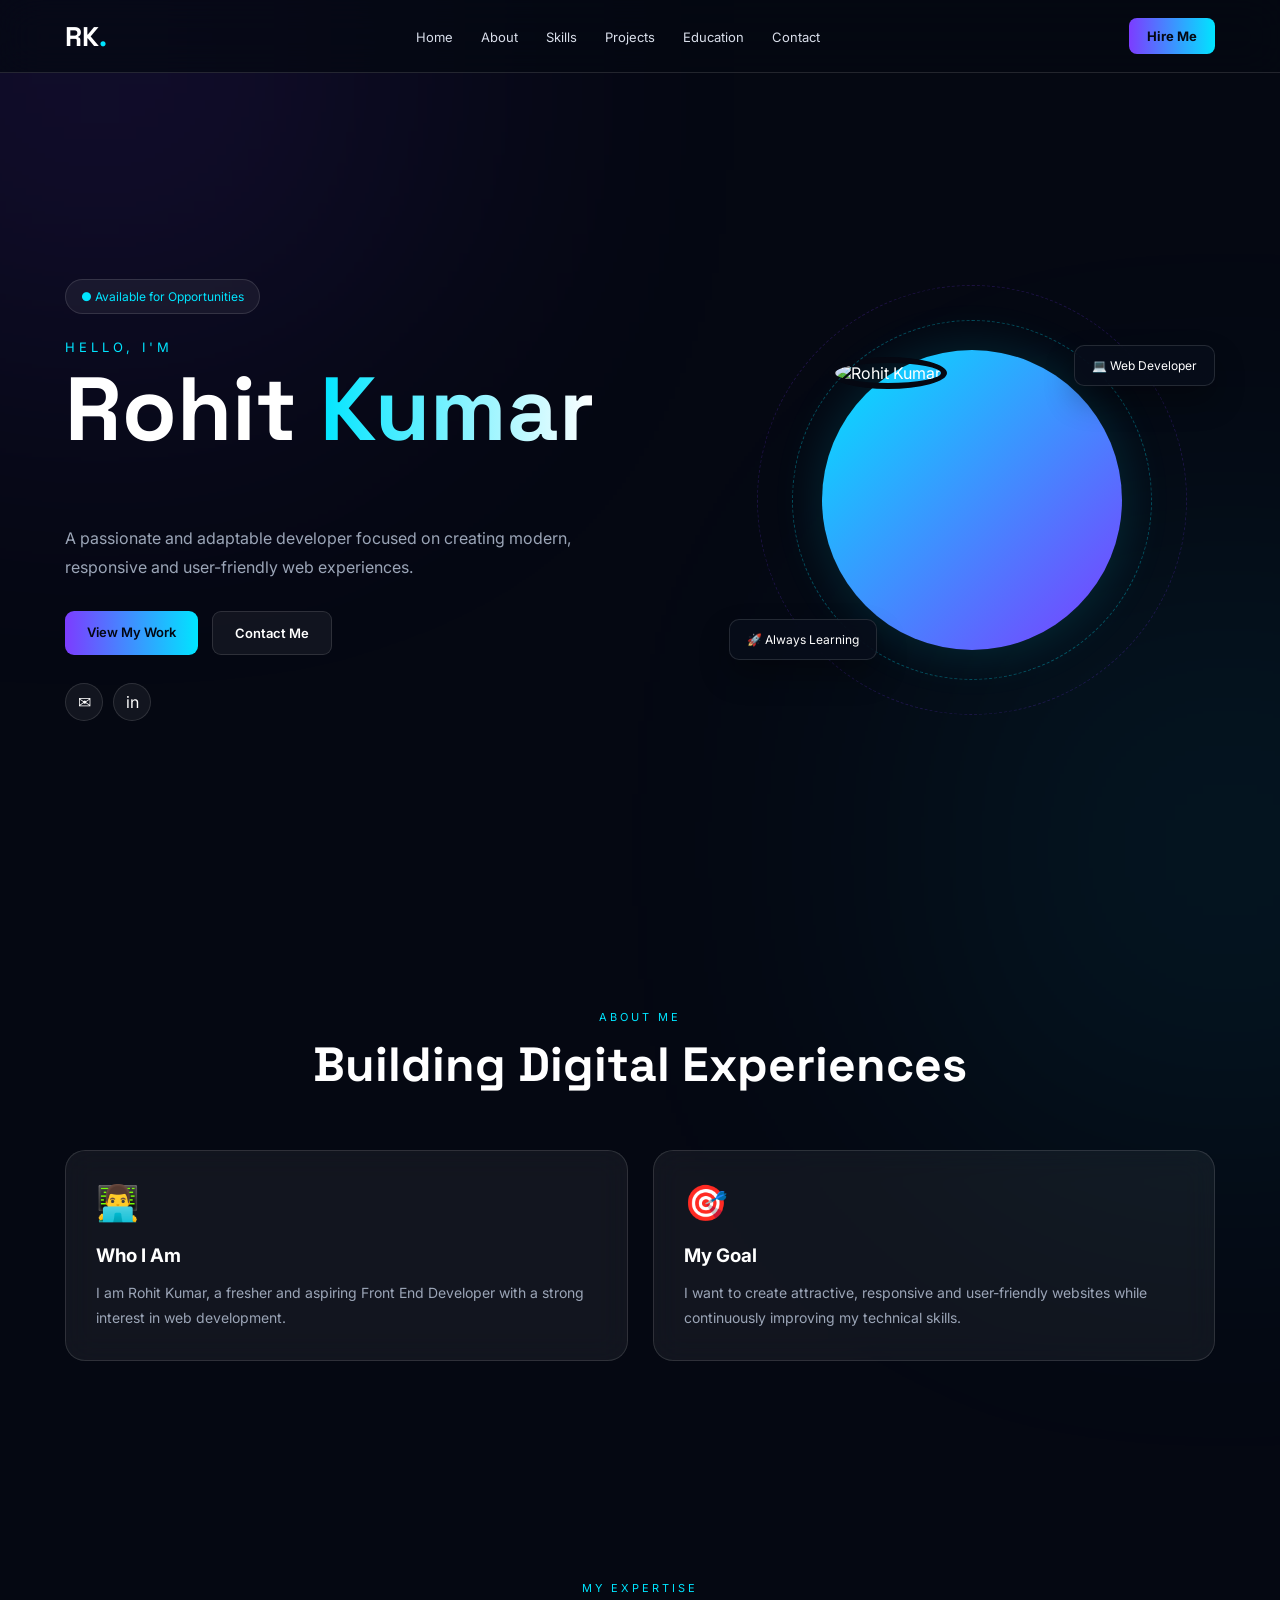
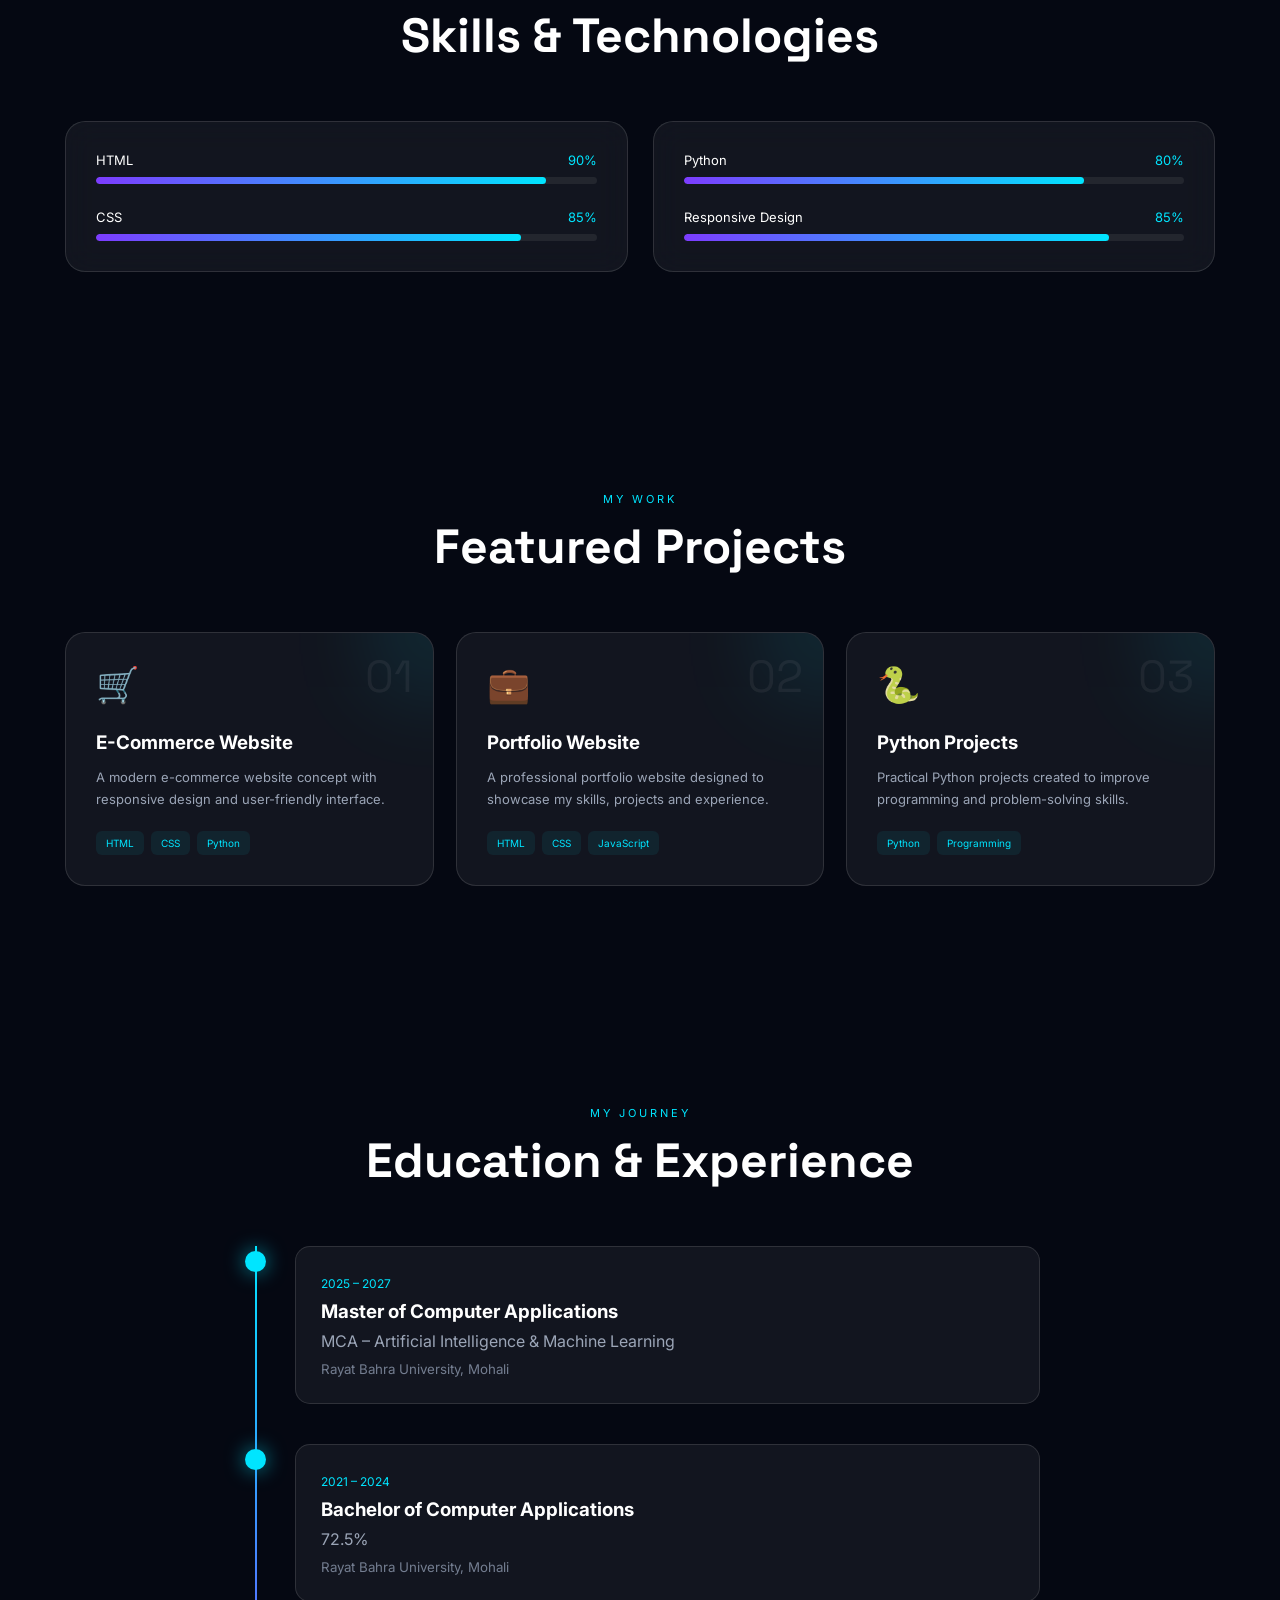
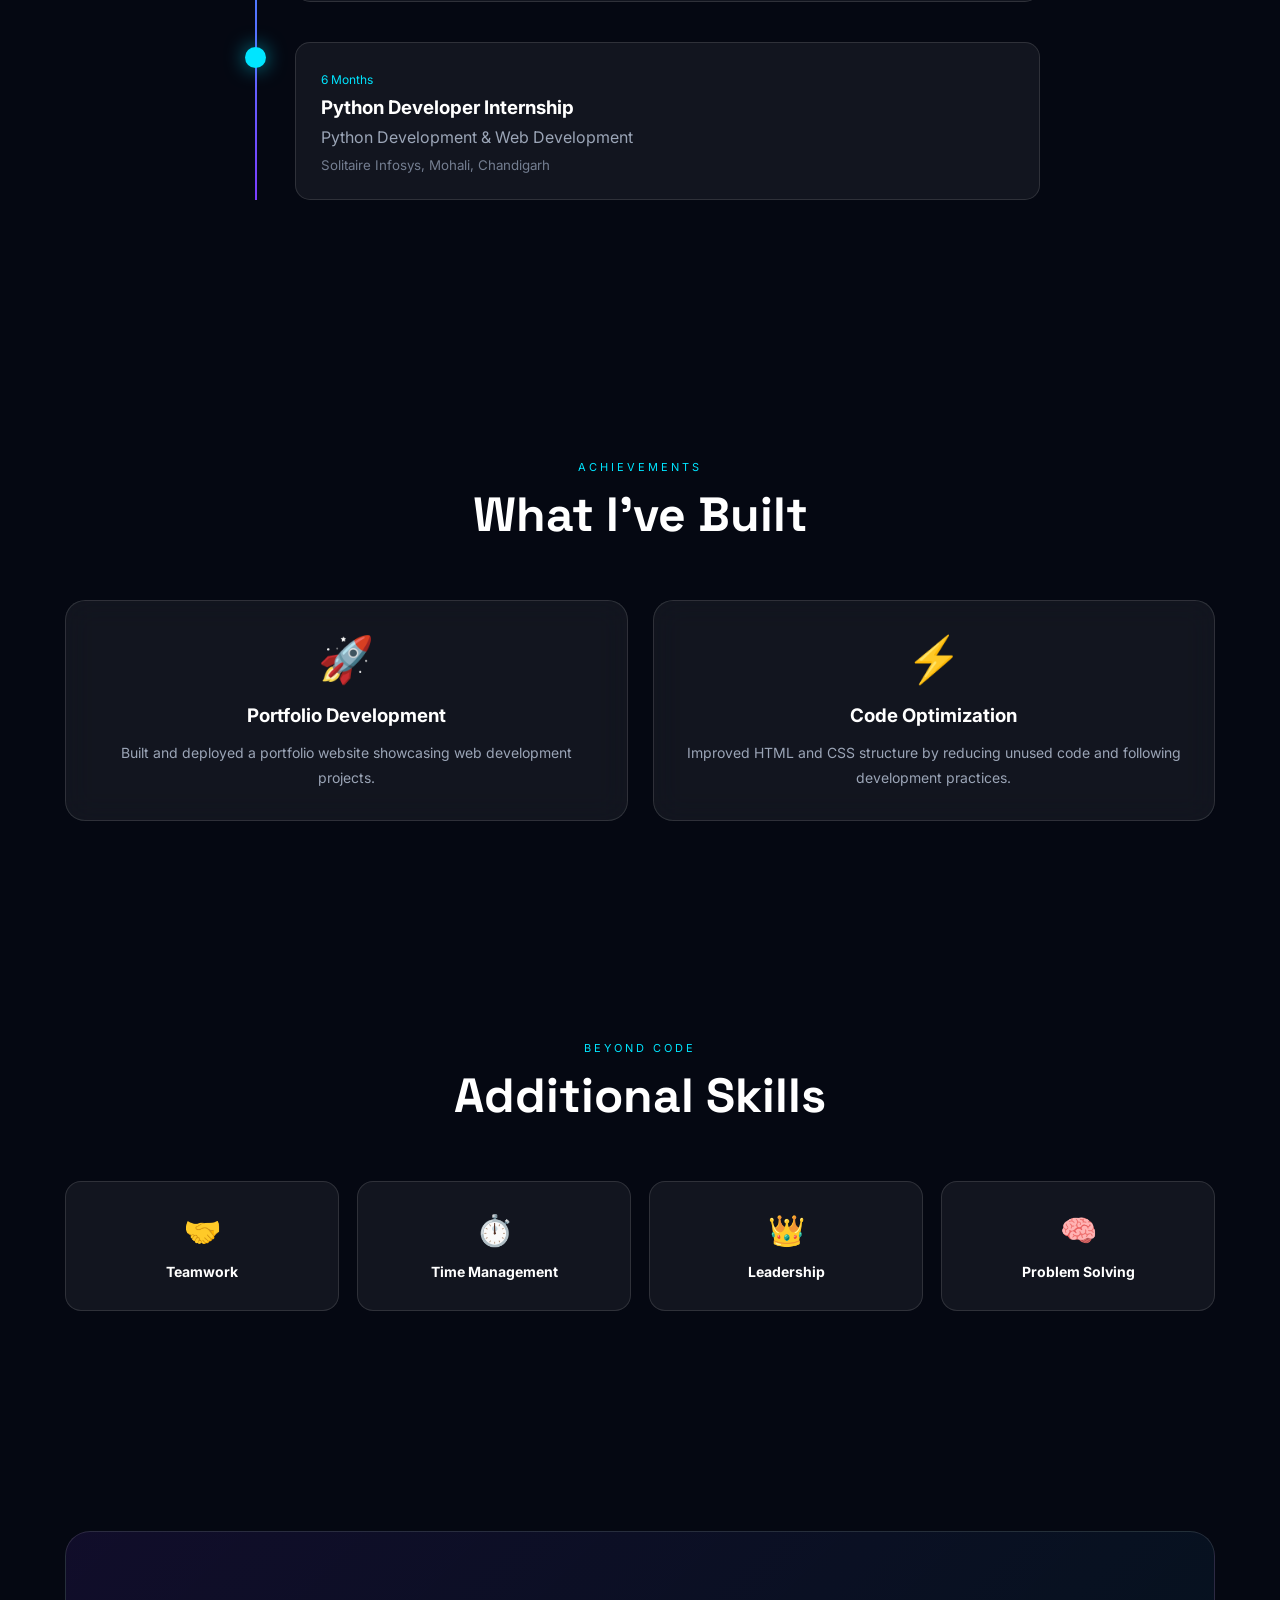
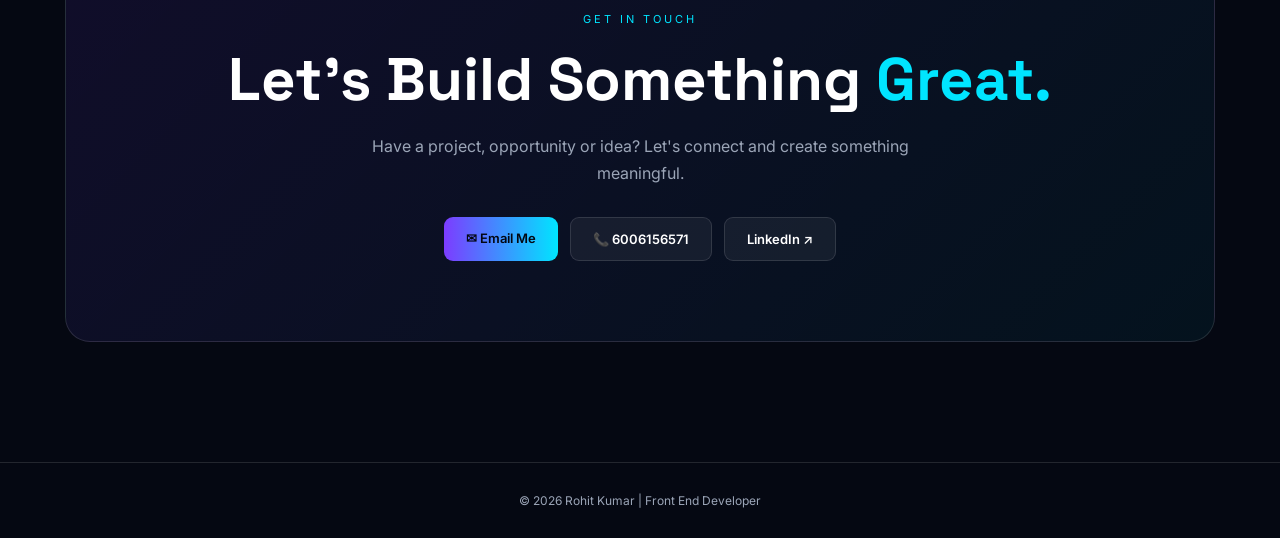
==== index.html @ 7c2d5744 "Add initial HTML structure for portfolio website This is a complete HTML structure for a personal po" ====
<!DOCTYPE html>
<html lang="en">
<head>
    <meta charset="UTF-8">
    <meta name="viewport" content="width=device-width, initial-scale=1.0">

    <title>Rohit Kumar | Front End Developer</title>

    <link rel="stylesheet" href="STYLE.CSS">
</head>

<body>

    <!-- NAVBAR -->
    <nav>
        <div class="container nav-container">

            <a href="#home" class="logo">RK<span>.</span></a>

            <ul class="nav-links">
                <li><a href="#home">Home</a></li>
                <li><a href="#about">About</a></li>
                <li><a href="#skills">Skills</a></li>
                <li><a href="#projects">Projects</a></li>
                <li><a href="#education">Education</a></li>
                <li><a href="#contact">Contact</a></li>
            </ul>

            <a href="#contact" class="nav-btn">Hire Me</a>

        </div>
    </nav>


    <!-- HERO SECTION -->
    <section class="hero" id="home">

        <div class="container hero-container">

            <div class="hero-content">

                <div class="availability">
                    ● Available for Opportunities
                </div>

                <p class="hello">HELLO, I'M</p>

                <h1>
                    Rohit <span>Kumar</span>
                </h1>

                <h2>
                    <span id="typing"></span>
                </h2>

                <p class="hero-description">
                    A passionate and adaptable developer focused on
                    creating modern, responsive and user-friendly
                    web experiences.
                </p>

                <div class="hero-buttons">

                    <a href="#projects" class="btn primary">
                        View My Work
                    </a>

                    <a href="#contact" class="btn secondary">
                        Contact Me
                    </a>

                </div>

                <div class="social-links">

                    <a href="mailto:rohitkumarr1201999@gmail.com">
                        ✉
                    </a>

                    <a href="https://www.linkedin.com/in/rohit-kumar-18b2a0252"
                       target="_blank">
                        in
                    </a>

                </div>

            </div>


            <!-- IMAGE SECTION -->
            <div class="hero-image">

                <div class="image-circle">

                    <!-- CHANGE profile.jpg TO YOUR IMAGE -->
                    <img src="image/rohi.png" alt="Rohit Kumar">

                </div>

                <div class="circle circle-one"></div>
                <div class="circle circle-two"></div>

                <div class="floating-card card-one">
                    💻 Web Developer
                </div>

                <div class="floating-card card-two">
                    🚀 Always Learning
                </div>

            </div>

        </div>

    </section>


    <!-- ABOUT SECTION -->
    <section class="section" id="about">

        <div class="container">

            <div class="section-heading">
                <p>ABOUT ME</p>
                <h2>Building Digital Experiences</h2>
            </div>

            <div class="about-grid">

                <div class="glass-card">

                    <div class="card-icon">👨‍💻</div>

                    <h3>Who I Am</h3>

                    <p>
                        I am Rohit Kumar, a fresher and aspiring
                        Front End Developer with a strong interest
                        in web development.
                    </p>

                </div>


                <div class="glass-card">

                    <div class="card-icon">🎯</div>

                    <h3>My Goal</h3>

                    <p>
                        I want to create attractive, responsive
                        and user-friendly websites while continuously
                        improving my technical skills.
                    </p>

                </div>

            </div>

        </div>

    </section>


    <!-- SKILLS SECTION -->
    <section class="section" id="skills">

        <div class="container">

            <div class="section-heading">
                <p>MY EXPERTISE</p>
                <h2>Skills & Technologies</h2>
            </div>


            <div class="skills-container">

                <div class="skills-card glass-card">

                    <div class="skill">

                        <div class="skill-top">
                            <span>HTML</span>
                            <span>90%</span>
                        </div>

                        <div class="skill-bar">
                            <div class="skill-progress html"></div>
                        </div>

                    </div>


                    <div class="skill">

                        <div class="skill-top">
                            <span>CSS</span>
                            <span>85%</span>
                        </div>

                        <div class="skill-bar">
                            <div class="skill-progress css"></div>
                        </div>

                    </div>

                </div>


                <div class="skills-card glass-card">

                    <div class="skill">

                        <div class="skill-top">
                            <span>Python</span>
                            <span>80%</span>
                        </div>

                        <div class="skill-bar">
                            <div class="skill-progress python"></div>
                        </div>

                    </div>


                    <div class="skill">

                        <div class="skill-top">
                            <span>Responsive Design</span>
                            <span>85%</span>
                        </div>

                        <div class="skill-bar">
                            <div class="skill-progress responsive"></div>
                        </div>

                    </div>

                </div>

            </div>

        </div>

    </section>


    <!-- PROJECTS SECTION -->
    <section class="section" id="projects">

        <div class="container">

            <div class="section-heading">
                <p>MY WORK</p>
                <h2>Featured Projects</h2>
            </div>


            <div class="project-grid">

                <div class="project-card">

                    <div class="project-number">01</div>

                    <div class="project-icon">
                        🛒
                    </div>

                    <h3>E-Commerce Website</h3>

                    <p>
                        A modern e-commerce website concept with
                        responsive design and user-friendly interface.
                    </p>

                    <div class="tech-list">
                        <span>HTML</span>
                        <span>CSS</span>
                        <span>Python</span>
                    </div>

                </div>


                <div class="project-card">

                    <div class="project-number">02</div>

                    <div class="project-icon">
                        💼
                    </div>

                    <h3>Portfolio Website</h3>

                    <p>
                        A professional portfolio website designed
                        to showcase my skills, projects and experience.
                    </p>

                    <div class="tech-list">
                        <span>HTML</span>
                        <span>CSS</span>
                        <span>JavaScript</span>
                    </div>

                </div>


                <div class="project-card">

                    <div class="project-number">03</div>

                    <div class="project-icon">
                        🐍
                    </div>

                    <h3>Python Projects</h3>

                    <p>
                        Practical Python projects created to improve
                        programming and problem-solving skills.
                    </p>

                    <div class="tech-list">
                        <span>Python</span>
                        <span>Programming</span>
                    </div>

                </div>

            </div>

        </div>

    </section>


    <!-- EDUCATION -->
    <section class="section" id="education">

        <div class="container">

            <div class="section-heading">
                <p>MY JOURNEY</p>
                <h2>Education & Experience</h2>
            </div>


            <div class="timeline">

                <div class="timeline-item">

                    <div class="timeline-dot"></div>

                    <div class="timeline-content">

                        <span>2025 – 2027</span>

                        <h3>
                            Master of Computer Applications
                        </h3>

                        <p>
                            MCA – Artificial Intelligence & Machine Learning
                        </p>

                        <small>
                            Rayat Bahra University, Mohali
                        </small>

                    </div>

                </div>


                <div class="timeline-item">

                    <div class="timeline-dot"></div>

                    <div class="timeline-content">

                        <span>2021 – 2024</span>

                        <h3>
                            Bachelor of Computer Applications
                        </h3>

                        <p>
                            72.5%
                        </p>

                        <small>
                            Rayat Bahra University, Mohali
                        </small>

                    </div>

                </div>


                <div class="timeline-item">

                    <div class="timeline-dot"></div>

                    <div class="timeline-content">

                        <span>6 Months</span>

                        <h3>
                            Python Developer Internship
                        </h3>

                        <p>
                            Python Development & Web Development
                        </p>

                        <small>
                            Solitaire Infosys, Mohali, Chandigarh
                        </small>

                    </div>

                </div>

            </div>

        </div>

    </section>


    <!-- ACHIEVEMENTS -->
    <section class="section">

        <div class="container">

            <div class="section-heading">
                <p>ACHIEVEMENTS</p>
                <h2>What I've Built</h2>
            </div>


            <div class="achievement-grid">

                <div class="glass-card achievement">

                    <div class="big-icon">🚀</div>

                    <h3>Portfolio Development</h3>

                    <p>
                        Built and deployed a portfolio website
                        showcasing web development projects.
                    </p>

                </div>


                <div class="glass-card achievement">

                    <div class="big-icon">⚡</div>

                    <h3>Code Optimization</h3>

                    <p>
                        Improved HTML and CSS structure by reducing
                        unused code and following development practices.
                    </p>

                </div>

            </div>

        </div>

    </section>


    <!-- ADDITIONAL SKILLS -->
    <section class="section">

        <div class="container">

            <div class="section-heading">
                <p>BEYOND CODE</p>
                <h2>Additional Skills</h2>
            </div>


            <div class="additional-grid">

                <div class="mini-card">
                    <span>🤝</span>
                    <h3>Teamwork</h3>
                </div>

                <div class="mini-card">
                    <span>⏱️</span>
                    <h3>Time Management</h3>
                </div>

                <div class="mini-card">
                    <span>👑</span>
                    <h3>Leadership</h3>
                </div>

                <div class="mini-card">
                    <span>🧠</span>
                    <h3>Problem Solving</h3>
                </div>

            </div>

        </div>

    </section>


    <!-- CONTACT -->
    <section class="section contact-section" id="contact">

        <div class="container">

            <div class="contact-box">

                <p>GET IN TOUCH</p>

                <h2>
                    Let's Build Something
                    <span>Great.</span>
                </h2>

                <p class="contact-text">
                    Have a project, opportunity or idea?
                    Let's connect and create something meaningful.
                </p>


                <div class="contact-buttons">

                    <a
                        href="mailto:rohitkumarr1201999@gmail.com"
                        class="btn primary">
                        ✉ Email Me
                    </a>

                    <a
                        href="tel:6006156571"
                        class="btn secondary">
                        📞 6006156571
                    </a>

                    <a
                        href="https://www.linkedin.com/in/rohit-kumar-18b2a0252"
                        target="_blank"
                        class="btn secondary">
                        LinkedIn ↗
                    </a>

                </div>

            </div>

        </div>

    </section>


    <!-- FOOTER -->
    <footer>

        <p>
            © 2026 Rohit Kumar | Front End Developer
        </p>

    </footer>


    <script src="script.js"></script>

</body>
</html>
---- STYLE.CSS ----
@import url('https://fonts.googleapis.com/css2?family=Inter:wght@400;500;600;700;800&family=Space+Grotesk:wght@500;600;700&display=swap');


/* =========================
   ROOT
========================= */

:root {
    --bg: #050812;
    --bg2: #080d1b;

    --card: rgba(255,255,255,0.055);
    --border: rgba(255,255,255,0.12);

    --text: #ffffff;
    --muted: #9ba5b7;

    --cyan: #00e5ff;
    --purple: #7c3cff;

    --transition: .35s ease;
}


/* =========================
   RESET
========================= */

* {
    margin: 0;
    padding: 0;
    box-sizing: border-box;
}

html {
    scroll-behavior: smooth;
}

body {
    font-family: 'Inter', sans-serif;
    background: var(--bg);
    color: var(--text);
    overflow-x: hidden;
}

a {
    text-decoration: none;
    color: inherit;
}

ul {
    list-style: none;
}


/* =========================
   BACKGROUND
========================= */

body::before {
    content: "";
    position: fixed;

    width: 500px;
    height: 500px;

    top: -200px;
    left: -150px;

    background: var(--purple);

    filter: blur(180px);

    opacity: .18;

    z-index: -2;
}

body::after {
    content: "";

    position: fixed;

    width: 500px;
    height: 500px;

    right: -200px;
    bottom: -200px;

    background: var(--cyan);

    filter: blur(180px);

    opacity: .10;

    z-index: -2;
}


/* =========================
   CONTAINER
========================= */

.container {
    width: min(1150px, 90%);
    margin: auto;
}


/* =========================
   NAVBAR
========================= */

nav {
    position: fixed;

    width: 100%;

    top: 0;

    padding: 18px 0;

    background: rgba(5,8,18,.75);

    backdrop-filter: blur(20px);

    border-bottom: 1px solid var(--border);

    z-index: 1000;
}

.nav-container {
    display: flex;

    align-items: center;

    justify-content: space-between;
}

.logo {
    font-family: 'Space Grotesk';

    font-size: 27px;

    font-weight: 700;
}

.logo span {
    color: var(--cyan);
}

.nav-links {
    display: flex;

    gap: 28px;
}

.nav-links a {
    color: #d9deea;

    font-size: 13px;

    transition: var(--transition);
}

.nav-links a:hover {
    color: var(--cyan);
}

.nav-btn {
    padding: 10px 18px;

    border-radius: 8px;

    background: linear-gradient(
        90deg,
        var(--purple),
        var(--cyan)
    );

    color: #050812;

    font-size: 13px;

    font-weight: 700;
}


/* =========================
   HERO
========================= */

.hero {
    min-height: 100vh;

    display: flex;

    align-items: center;

    padding-top: 100px;
}

.hero-container {
    display: grid;

    grid-template-columns: 1.1fr .9fr;

    gap: 70px;

    align-items: center;
}

.availability {
    display: inline-block;

    padding: 9px 15px;

    border: 1px solid var(--border);

    border-radius: 50px;

    background: var(--card);

    color: var(--cyan);

    font-size: 12px;

    margin-bottom: 25px;
}

.hello {
    color: var(--cyan);

    letter-spacing: 4px;

    font-size: 13px;

    margin-bottom: 12px;
}

.hero h1 {
    font-family: 'Space Grotesk';

    font-size: clamp(55px,7vw,90px);

    line-height: .95;

    margin-bottom: 22px;
}

.hero h1 span {
    background: linear-gradient(
        90deg,
        var(--cyan),
        white,
        var(--purple)
    );

    -webkit-background-clip: text;

    color: transparent;

    background-size: 200%;

    animation: gradientMove 5s infinite linear;
}

.hero h2 {
    color: var(--muted);

    font-size: 22px;

    min-height: 30px;

    margin-bottom: 20px;
}

.hero-description {
    max-width: 580px;

    color: var(--muted);

    line-height: 1.8;
}

.hero-buttons {
    display: flex;

    gap: 14px;

    margin-top: 30px;

    flex-wrap: wrap;
}


/* =========================
   BUTTONS
========================= */

.btn {
    display: inline-block;

    padding: 13px 22px;

    border-radius: 9px;

    font-weight: 600;

    font-size: 13px;

    transition: var(--transition);
}

.btn.primary {
    background: linear-gradient(
        90deg,
        var(--purple),
        var(--cyan)
    );

    color: #030712;
}

.btn.secondary {
    border: 1px solid var(--border);

    background: var(--card);

    color: white;
}

.btn:hover {
    transform: translateY(-5px);

    box-shadow: 0 15px 35px rgba(0,229,255,.12);
}


/* =========================
   SOCIAL
========================= */

.social-links {
    display: flex;

    gap: 10px;

    margin-top: 28px;
}

.social-links a {
    width: 38px;
    height: 38px;

    display: grid;

    place-items: center;

    border: 1px solid var(--border);

    border-radius: 50%;

    background: var(--card);

    transition: var(--transition);
}

.social-links a:hover {
    transform: translateY(-4px);

    color: var(--cyan);

    border-color: var(--cyan);
}


/* =========================
   PROFILE IMAGE
========================= */

.hero-image {
    height: 450px;

    position: relative;

    display: grid;

    place-items: center;
}

.image-circle {
    width: 300px;
    height: 300px;

    border-radius: 50%;

    padding: 7px;

    background: linear-gradient(
        135deg,
        var(--cyan),
        var(--purple)
    );

    animation: imageFloat 5s ease-in-out infinite;

    box-shadow:
        0 0 50px rgba(0,229,255,.15);
}

.image-circle img {
    width: 100%;
    height: 100%;

    border-radius: 50%;

    object-fit: cover;

    border: 6px solid var(--bg);
}

.circle {
    position: absolute;

    border-radius: 50%;

    border: 1px dashed rgba(0,229,255,.3);
}

.circle-one {
    width: 360px;
    height: 360px;

    animation: spin 15s linear infinite;
}

.circle-two {
    width: 430px;
    height: 430px;

    border-color: rgba(124,60,255,.2);

    animation: spinReverse 20s linear infinite;
}

.floating-card {
    position: absolute;

    padding: 12px 17px;

    border-radius: 10px;

    background: rgba(8,13,27,.85);

    border: 1px solid var(--border);

    backdrop-filter: blur(15px);

    font-size: 12px;

    box-shadow: 0 15px 30px rgba(0,0,0,.3);
}

.card-one {
    top: 70px;
    right: 0;

    animation: floating 4s infinite ease-in-out;
}

.card-two {
    bottom: 65px;
    left: 0;

    animation: floating 5s infinite ease-in-out reverse;
}


/* =========================
   SECTIONS
========================= */

.section {
    padding: 110px 0;
}

.section-heading {
    text-align: center;

    margin-bottom: 55px;
}

.section-heading p {
    color: var(--cyan);

    letter-spacing: 3px;

    font-size: 11px;

    margin-bottom: 10px;
}

.section-heading h2 {
    font-family: 'Space Grotesk';

    font-size: clamp(32px,5vw,48px);
}


/* =========================
   GLASS CARDS
========================= */

.glass-card {
    background: var(--card);

    border: 1px solid var(--border);

    border-radius: 20px;

    padding: 30px;

    backdrop-filter: blur(15px);

    transition: var(--transition);
}

.glass-card:hover {
    transform: translateY(-8px);

    border-color: rgba(0,229,255,.3);
}


/* =========================
   ABOUT
========================= */

.about-grid {
    display: grid;

    grid-template-columns: repeat(2,1fr);

    gap: 25px;
}

.card-icon {
    font-size: 35px;

    margin-bottom: 20px;
}

.glass-card h3 {
    margin-bottom: 13px;
}

.glass-card p {
    color: var(--muted);

    line-height: 1.8;

    font-size: 14px;
}


/* =========================
   SKILLS
========================= */

.skills-container {
    display: grid;

    grid-template-columns: repeat(2,1fr);

    gap: 25px;
}

.skill {
    margin-bottom: 25px;
}

.skill:last-child {
    margin-bottom: 0;
}

.skill-top {
    display: flex;

    justify-content: space-between;

    margin-bottom: 9px;

    font-size: 13px;
}

.skill-top span:last-child {
    color: var(--cyan);
}

.skill-bar {
    height: 7px;

    background: rgba(255,255,255,.07);

    border-radius: 20px;

    overflow: hidden;
}

.skill-progress {
    height: 100%;

    border-radius: 20px;

    background: linear-gradient(
        90deg,
        var(--purple),
        var(--cyan)
    );
}

.skill-progress.html {
    width: 90%;
}

.skill-progress.css {
    width: 85%;
}

.skill-progress.python {
    width: 80%;
}

.skill-progress.responsive {
    width: 85%;
}


/* =========================
   PROJECTS
========================= */

.project-grid {
    display: grid;

    grid-template-columns: repeat(3,1fr);

    gap: 22px;
}

.project-card {
    position: relative;

    overflow: hidden;

    padding: 30px;

    border-radius: 20px;

    border: 1px solid var(--border);

    background: var(--card);

    transition: var(--transition);
}

.project-card::before {
    content: "";

    position: absolute;

    width: 100px;
    height: 100px;

    right: -50px;
    top: -50px;

    background: var(--cyan);

    filter: blur(50px);

    opacity: .15;
}

.project-card:hover {
    transform: translateY(-10px);

    border-color: var(--cyan);
}

.project-number {
    position: absolute;

    top: 15px;
    right: 20px;

    font-family: 'Space Grotesk';

    font-size: 45px;

    color: rgba(255,255,255,.06);
}

.project-icon {
    font-size: 35px;

    margin-bottom: 25px;
}

.project-card h3 {
    margin-bottom: 12px;
}

.project-card p {
    color: var(--muted);

    font-size: 13px;

    line-height: 1.7;
}

.tech-list {
    display: flex;

    flex-wrap: wrap;

    gap: 7px;

    margin-top: 20px;
}

.tech-list span {
    padding: 6px 10px;

    border-radius: 6px;

    background: rgba(0,229,255,.07);

    color: var(--cyan);

    font-size: 10px;
}


/* =========================
   TIMELINE
========================= */

.timeline {
    max-width: 800px;

    margin: auto;

    position: relative;
}

.timeline::before {
    content: "";

    position: absolute;

    left: 15px;

    top: 0;

    bottom: 0;

    width: 2px;

    background: linear-gradient(
        var(--cyan),
        var(--purple)
    );
}

.timeline-item {
    position: relative;

    padding-left: 55px;

    margin-bottom: 40px;
}

.timeline-dot {
    position: absolute;

    left: 5px;

    top: 5px;

    width: 21px;
    height: 21px;

    border-radius: 50%;

    background: var(--cyan);

    box-shadow: 0 0 20px rgba(0,229,255,.6);
}

.timeline-content {
    padding: 25px;

    background: var(--card);

    border: 1px solid var(--border);

    border-radius: 15px;
}

.timeline-content > span {
    color: var(--cyan);

    font-size: 12px;
}

.timeline-content h3 {
    margin: 8px 0;
}

.timeline-content p {
    color: var(--muted);

    margin-bottom: 7px;
}

.timeline-content small {
    color: #747e91;
}


/* =========================
   ACHIEVEMENTS
========================= */

.achievement-grid {
    display: grid;

    grid-template-columns: repeat(2,1fr);

    gap: 25px;
}

.achievement {
    text-align: center;
}

.big-icon {
    font-size: 45px;

    margin-bottom: 18px;
}


/* =========================
   ADDITIONAL SKILLS
========================= */

.additional-grid {
    display: grid;

    grid-template-columns: repeat(4,1fr);

    gap: 18px;
}

.mini-card {
    padding: 30px 20px;

    text-align: center;

    border-radius: 16px;

    border: 1px solid var(--border);

    background: var(--card);

    transition: var(--transition);
}

.mini-card span {
    font-size: 30px;

    display: block;

    margin-bottom: 15px;
}

.mini-card h3 {
    font-size: 14px;
}

.mini-card:hover {
    transform: translateY(-7px);

    border-color: var(--cyan);
}


/* =========================
   CONTACT
========================= */

.contact-section {
    padding-bottom: 120px;
}

.contact-box {
    text-align: center;

    padding: 80px 30px;

    border-radius: 25px;

    background:
        linear-gradient(
            135deg,
            rgba(124,60,255,.10),
            rgba(0,229,255,.05)
        );

    border: 1px solid var(--border);
}

.contact-box > p:first-child {
    color: var(--cyan);

    letter-spacing: 3px;

    font-size: 11px;
}

.contact-box h2 {
    font-family: 'Space Grotesk';

    font-size: clamp(35px,5vw,60px);

    margin: 15px 0;
}

.contact-box h2 span {
    color: var(--cyan);
}

.contact-text {
    color: var(--muted);

    max-width: 550px;

    margin: auto;

    line-height: 1.7;
}

.contact-buttons {
    display: flex;

    justify-content: center;

    gap: 12px;

    flex-wrap: wrap;

    margin-top: 30px;
}


/* =========================
   FOOTER
========================= */

footer {
    padding: 30px;

    text-align: center;

    border-top: 1px solid var(--border);

    color: var(--muted);

    font-size: 12px;
}


/* =========================
   ANIMATIONS
========================= */

@keyframes gradientMove {

    0% {
        background-position: 0%;
    }

    100% {
        background-position: 200%;
    }

}

@keyframes floating {

    0%,100% {
        transform: translateY(0);
    }

    50% {
        transform: translateY(-12px);
    }

}

@keyframes imageFloat {

    0%,100% {
        transform: translateY(0);
    }

    50% {
        transform: translateY(-12px);
    }

}

@keyframes spin {

    to {
        transform: rotate(360deg);
    }

}

@keyframes spinReverse {

    to {
        transform: rotate(-360deg);
    }

}


/* =========================
   RESPONSIVE
========================= */

@media(max-width: 900px) {

    .nav-links {
        display: none;
    }

    .hero-container {
        grid-template-columns: 1fr;

        text-align: center;
    }

    .hero-description {
        margin: auto;
    }

    .hero-buttons,
    .social-links {
        justify-content: center;
    }

    .hero-image {
        margin-top: 40px;
    }

    .about-grid,
    .skills-container,
    .achievement-grid {
        grid-template-columns: 1fr;
    }

    .project-grid {
        grid-template-columns: 1fr;
    }

    .additional-grid {
        grid-template-columns: repeat(2,1fr);
    }

}


@media(max-width: 500px) {

    .hero h1 {
        font-size: 50px;
    }

    .image-circle {
        width: 230px;
        height: 230px;
    }

    .circle-one {
        width: 280px;
        height: 280px;
    }

    .circle-two {
        width: 330px;
        height: 330px;
    }

    .floating-card {
        font-size: 10px;
    }

    .additional-grid {
        grid-template-columns: 1fr;
    }

}
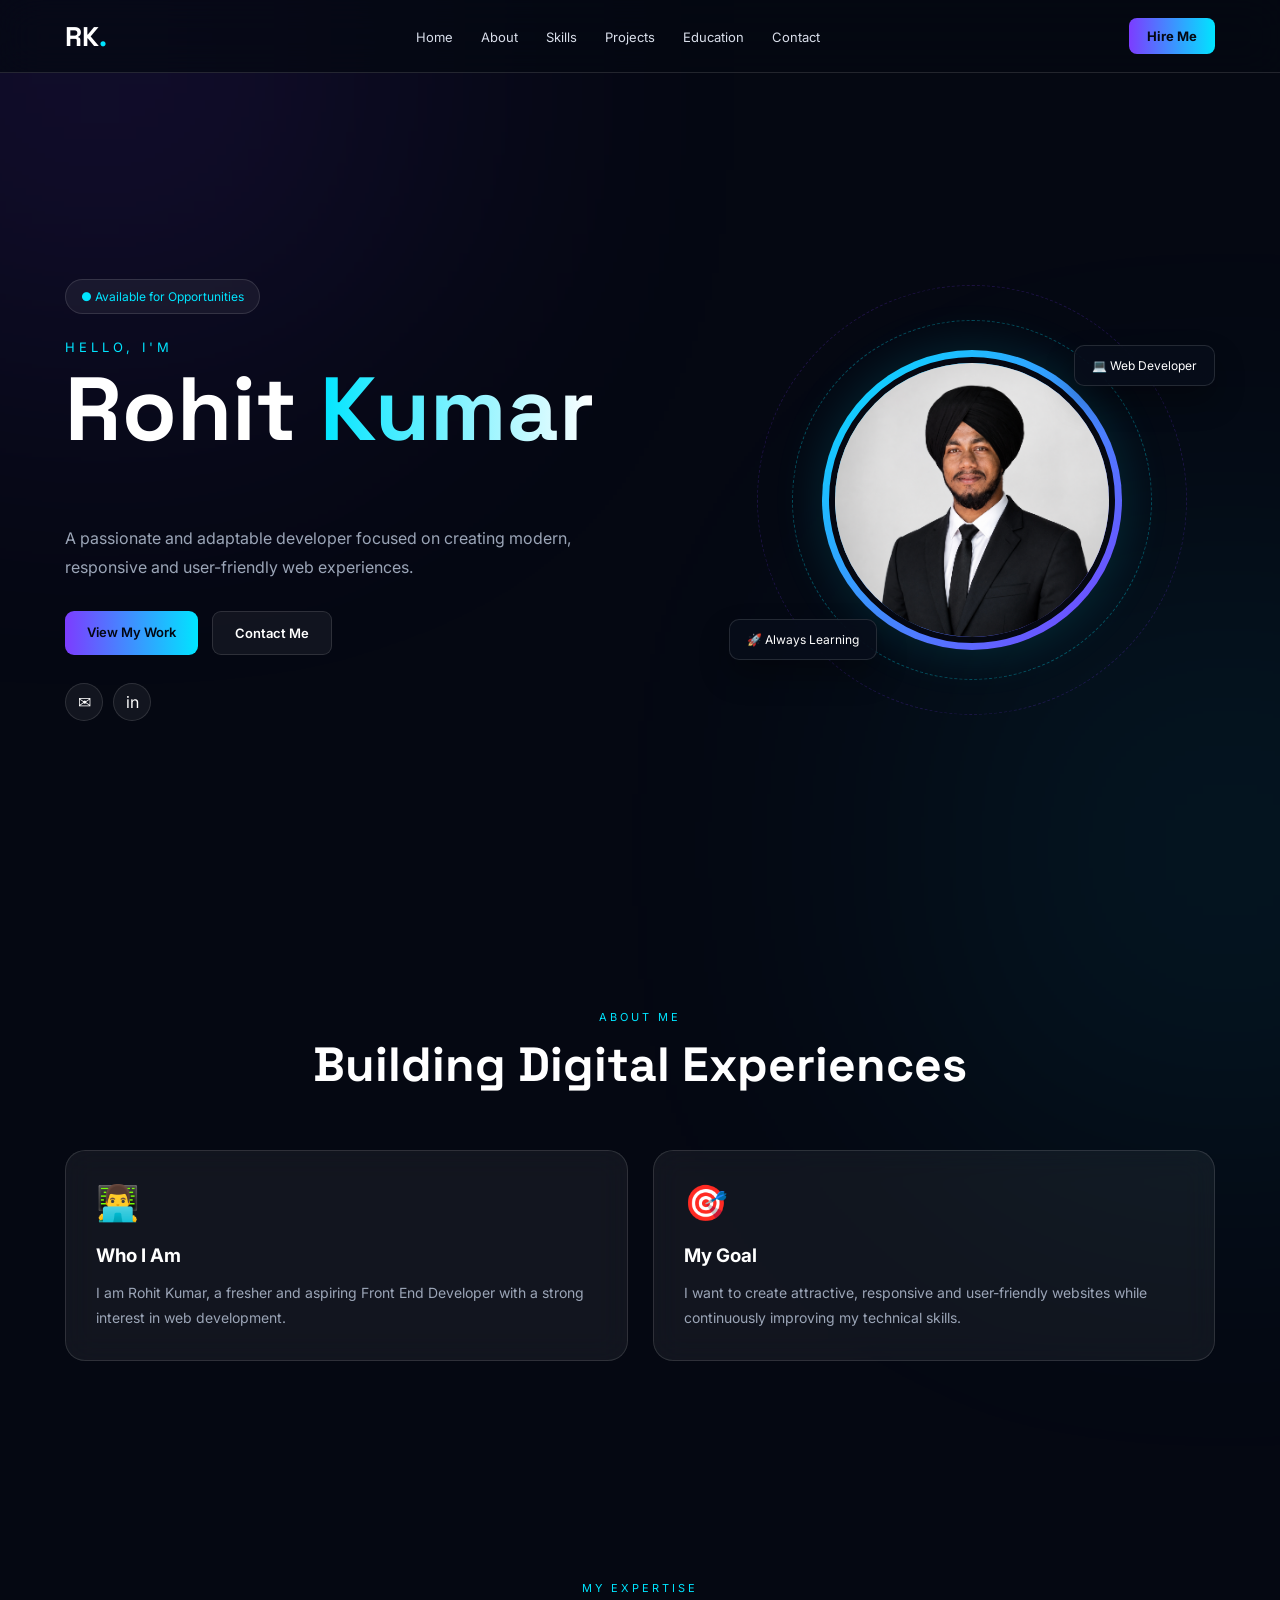
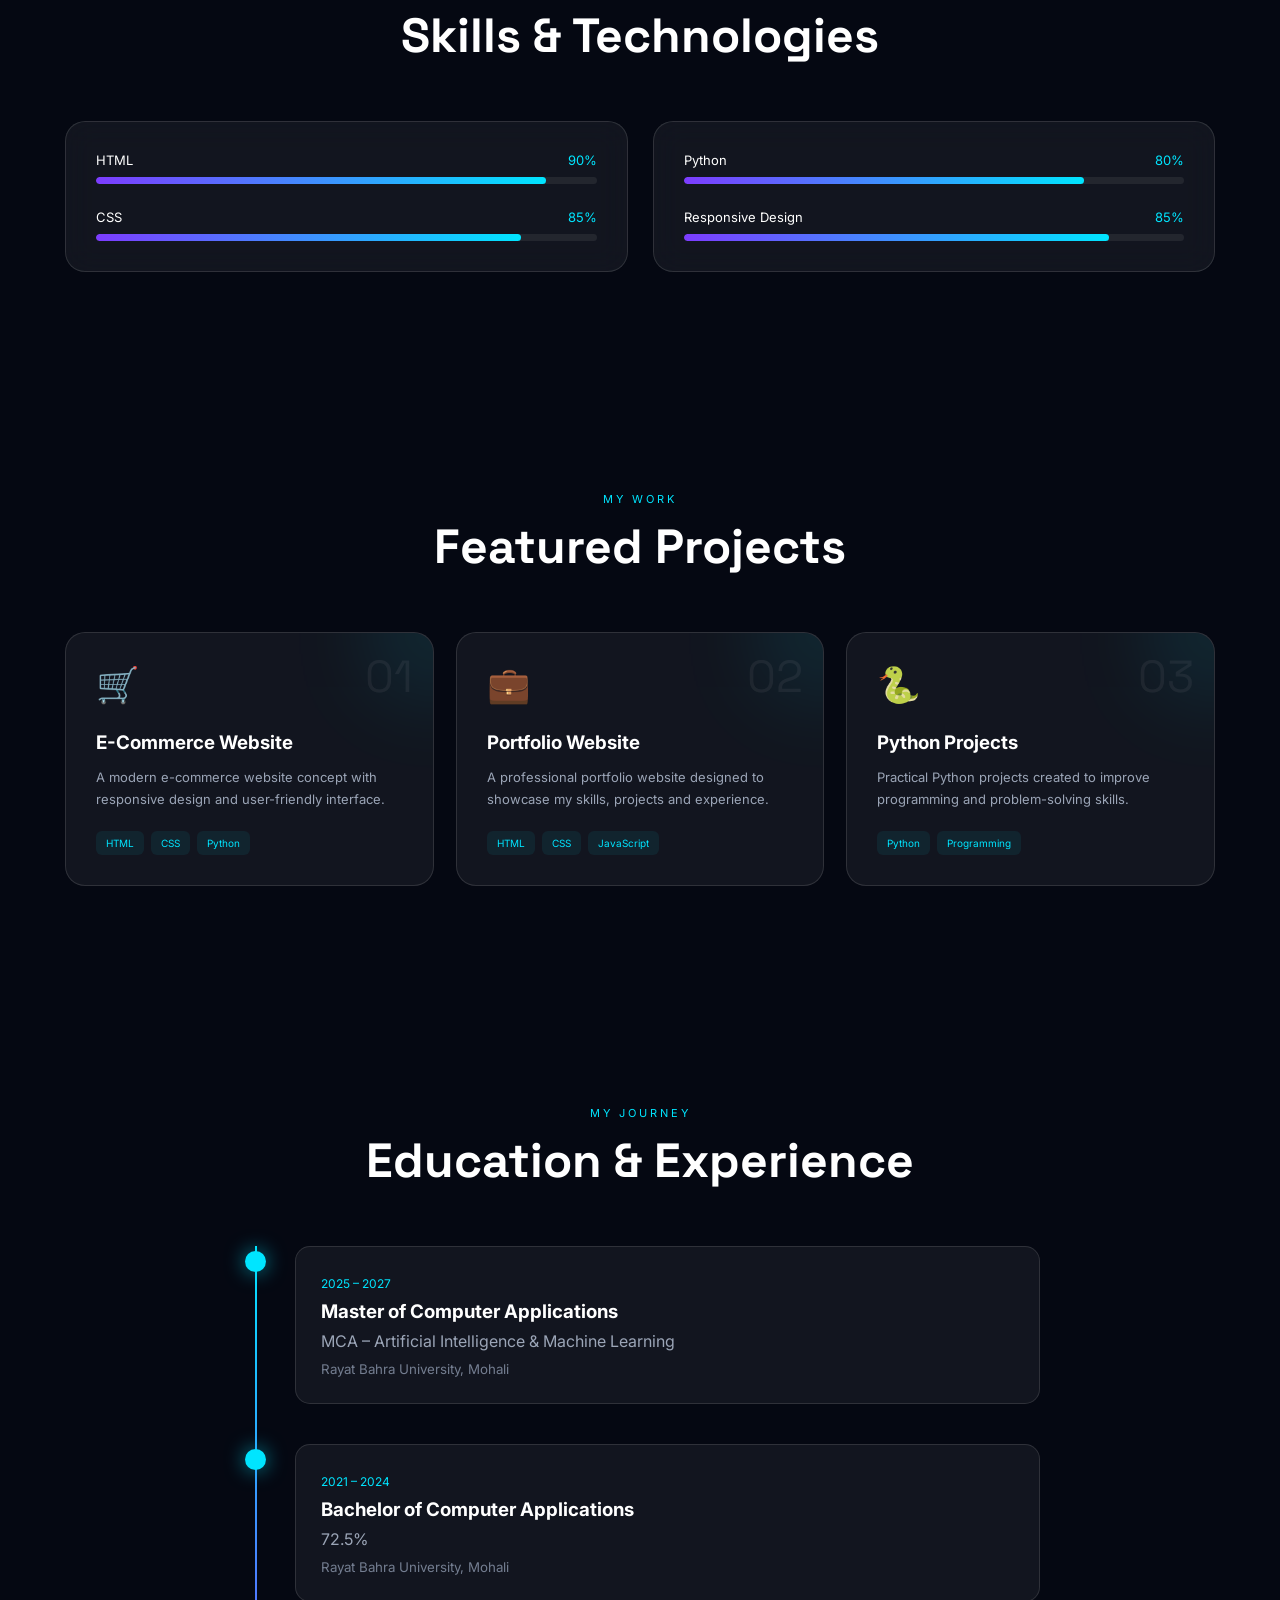
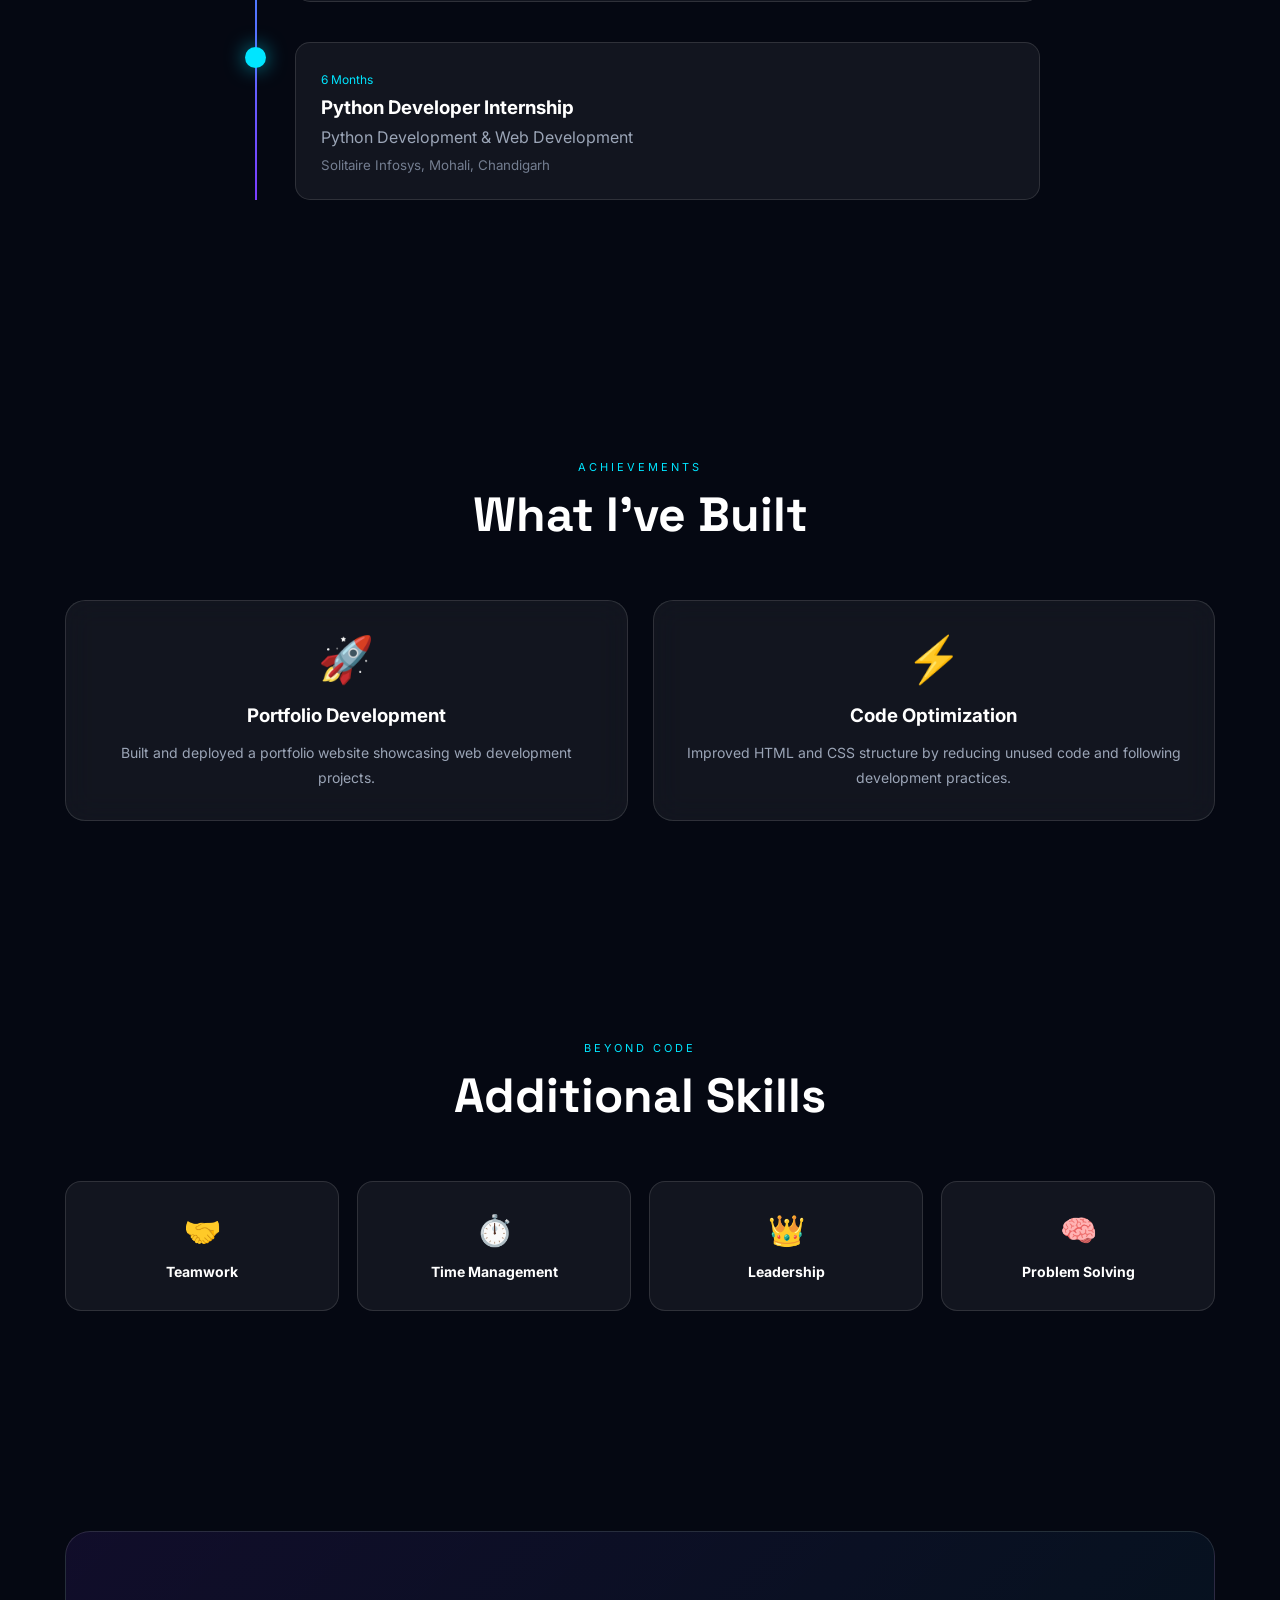
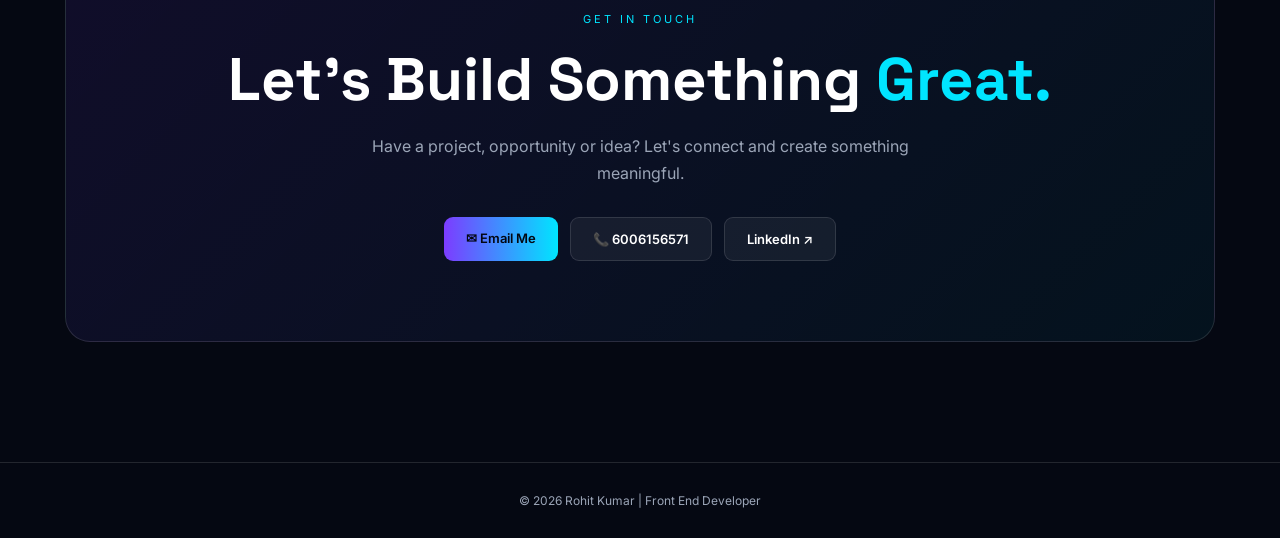
==== commit 84a9c29f: "Update image source path for profile picture" ====
--- a/index.html
+++ b/index.html
@@ -93,7 +93,7 @@
                 <div class="image-circle">
 
                     <!-- CHANGE profile.jpg TO YOUR IMAGE -->
-                    <img src="image/rohi.png" alt="Rohit Kumar">
+                    <img src="/rohi.png" alt="Rohit Kumar">
 
                 </div>
 
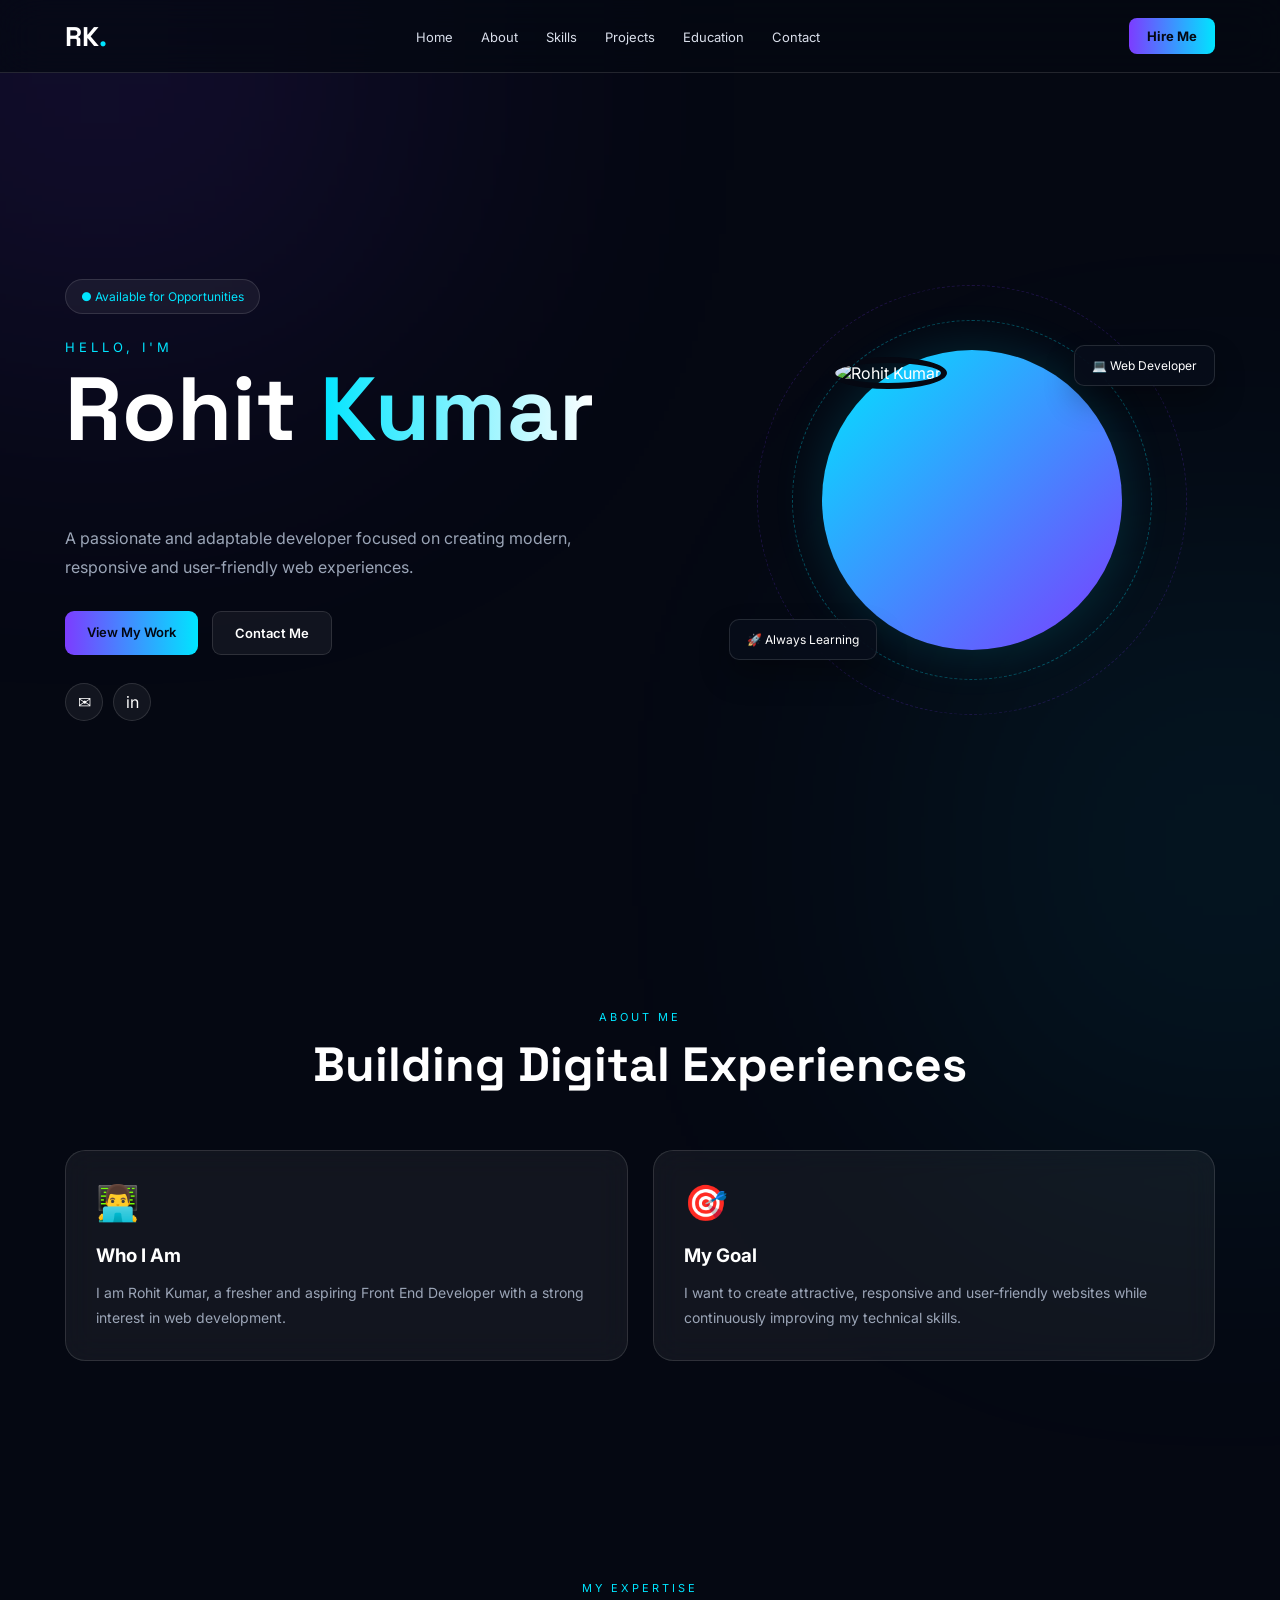
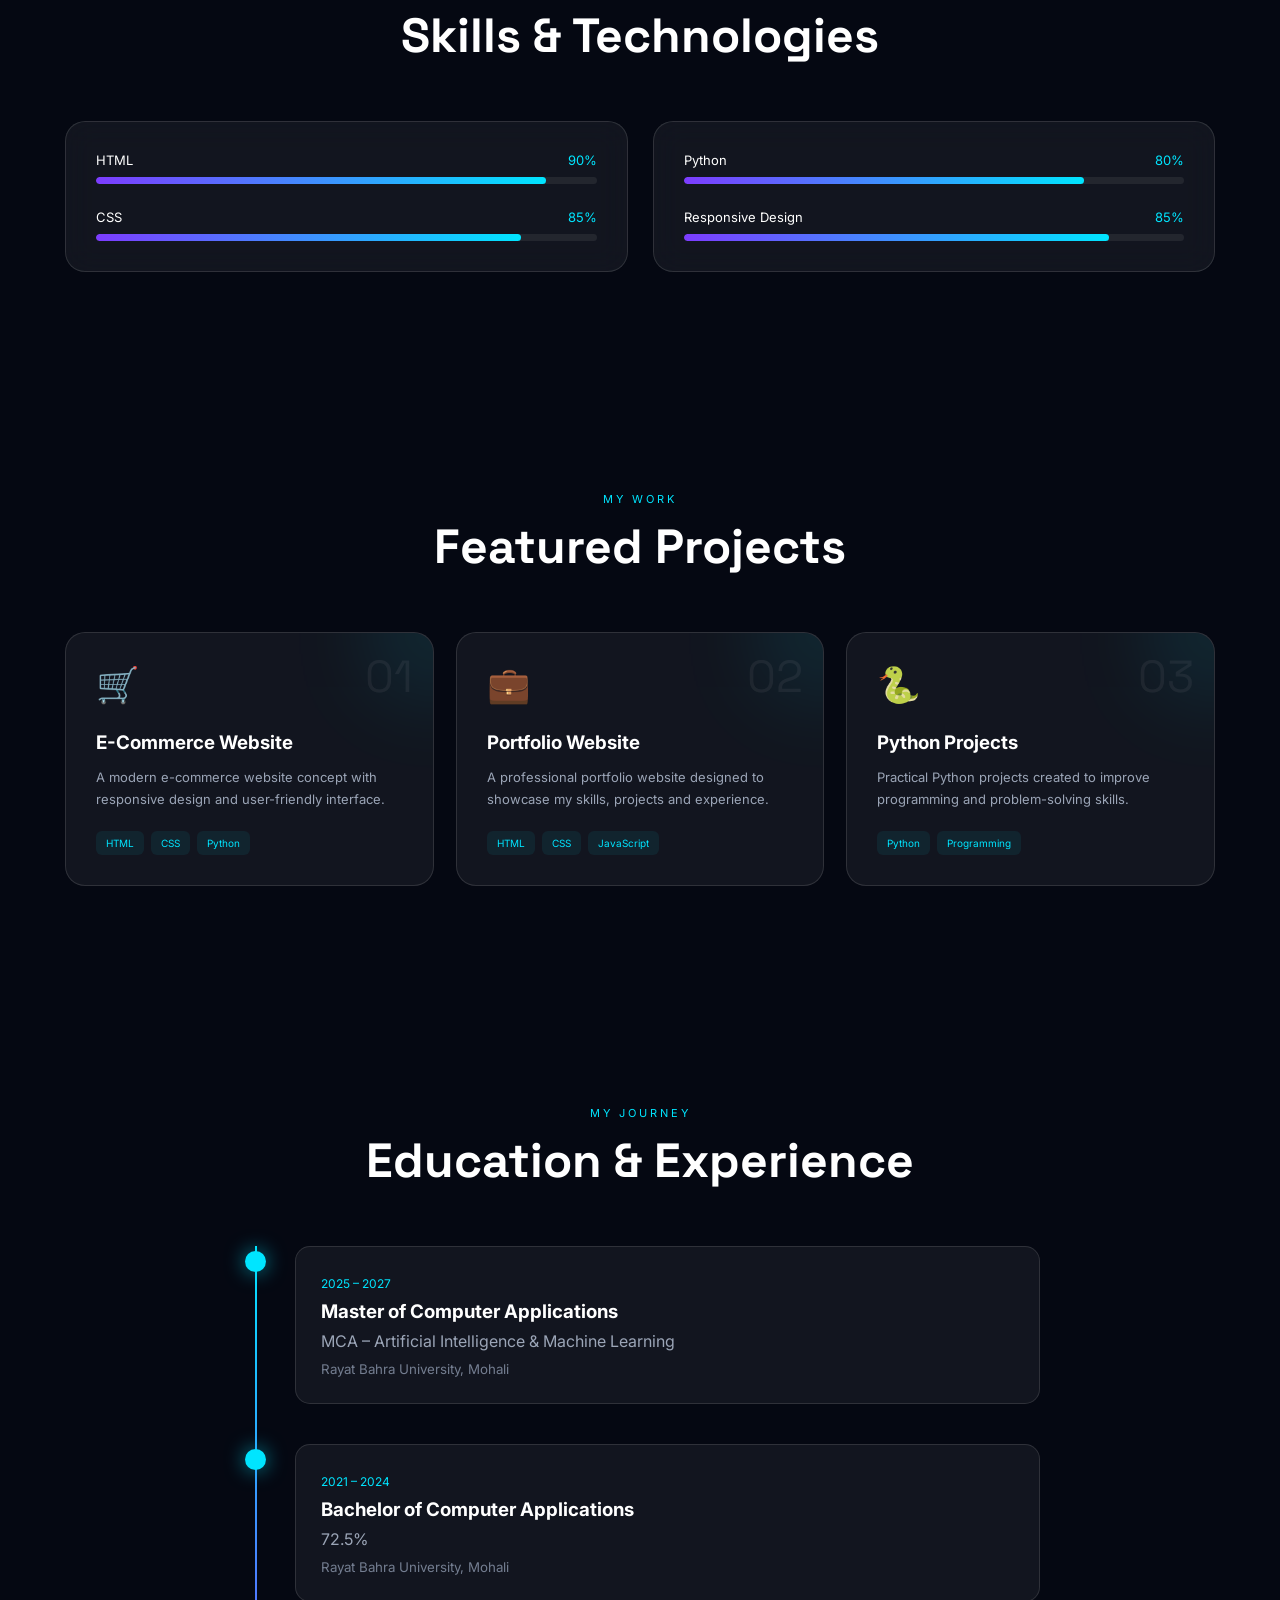
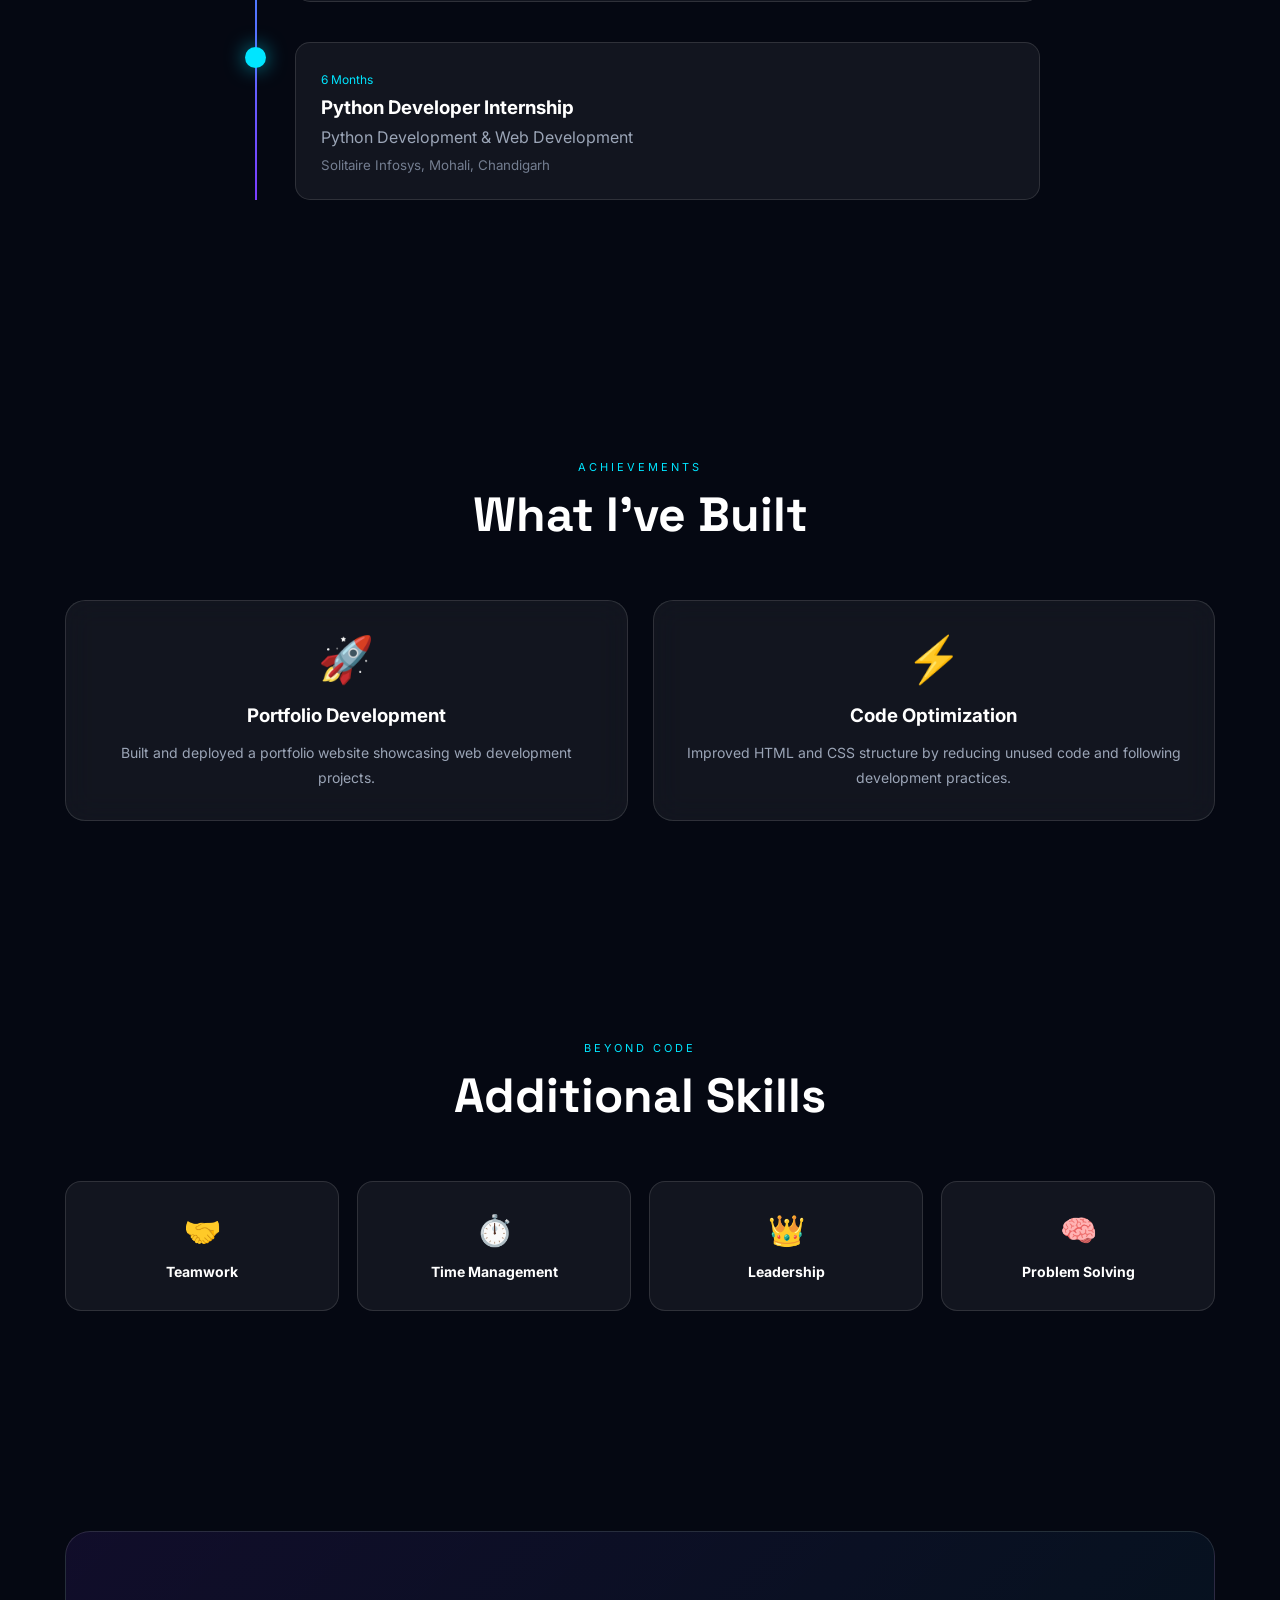
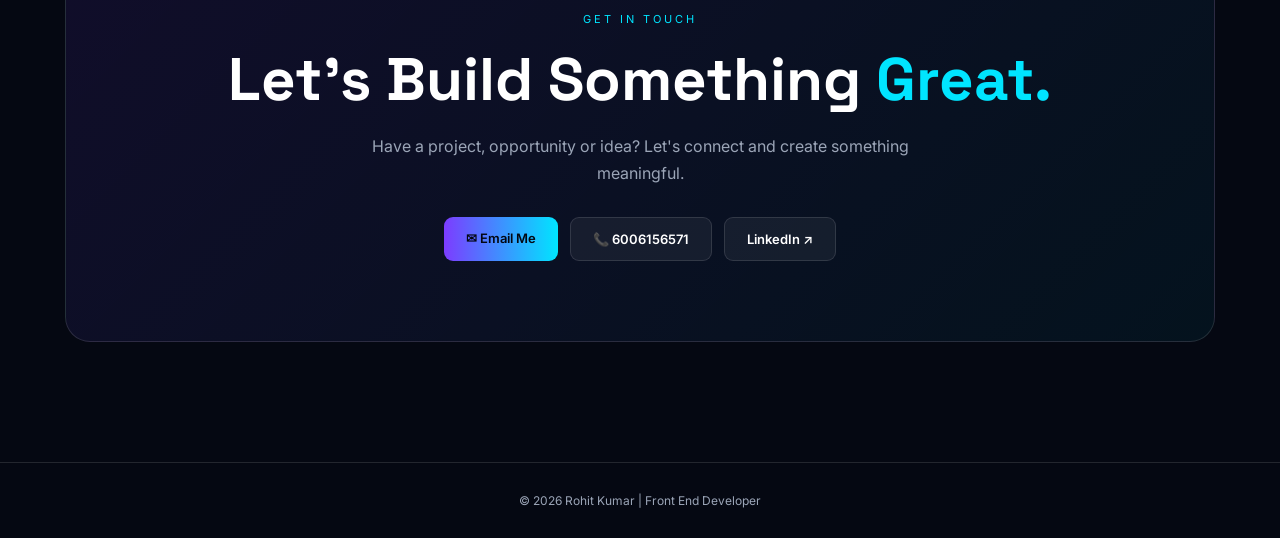
==== commit 0584885e: "Update image source path for profile picture" ====
--- a/index.html
+++ b/index.html
@@ -93,7 +93,7 @@
                 <div class="image-circle">
 
                     <!-- CHANGE profile.jpg TO YOUR IMAGE -->
-                    <img src="/rohi.png" alt="Rohit Kumar">
+                    <img src="Portfolio/rohi.png" alt="Rohit Kumar">
 
                 </div>
 
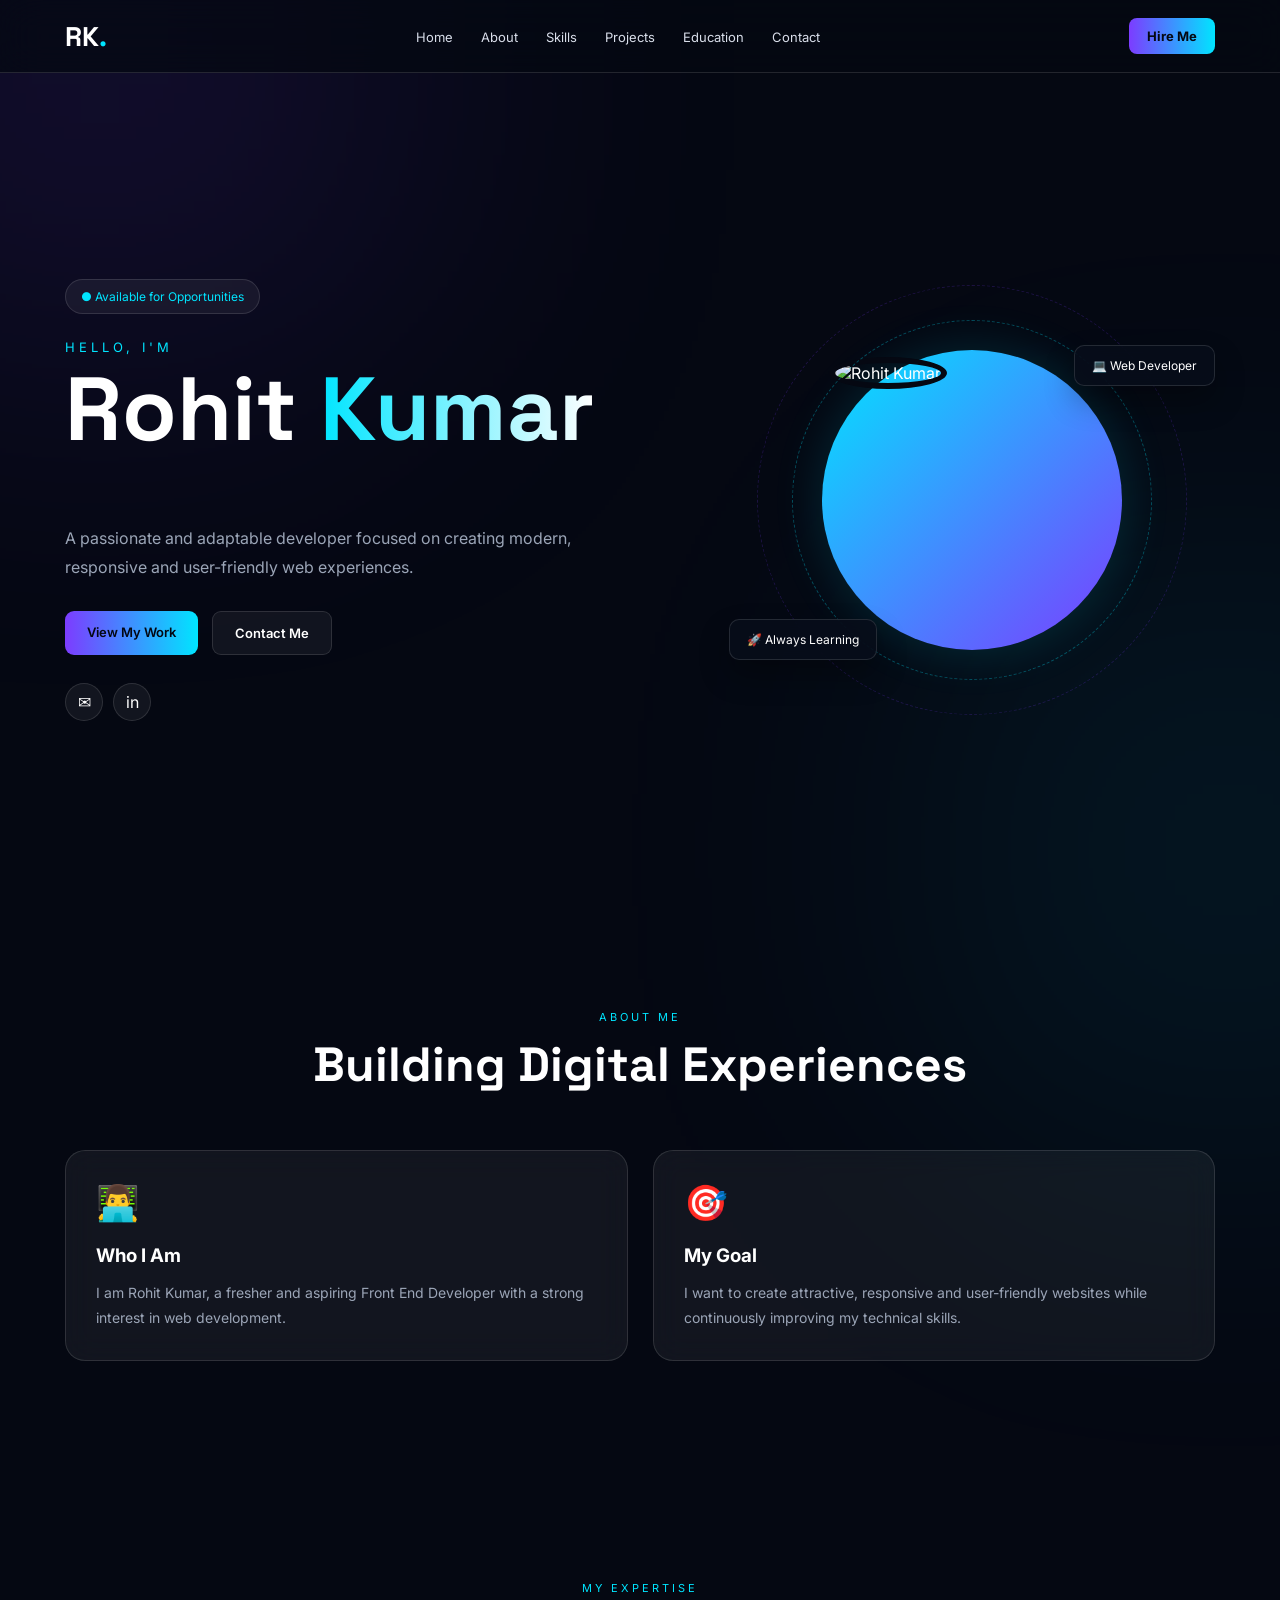
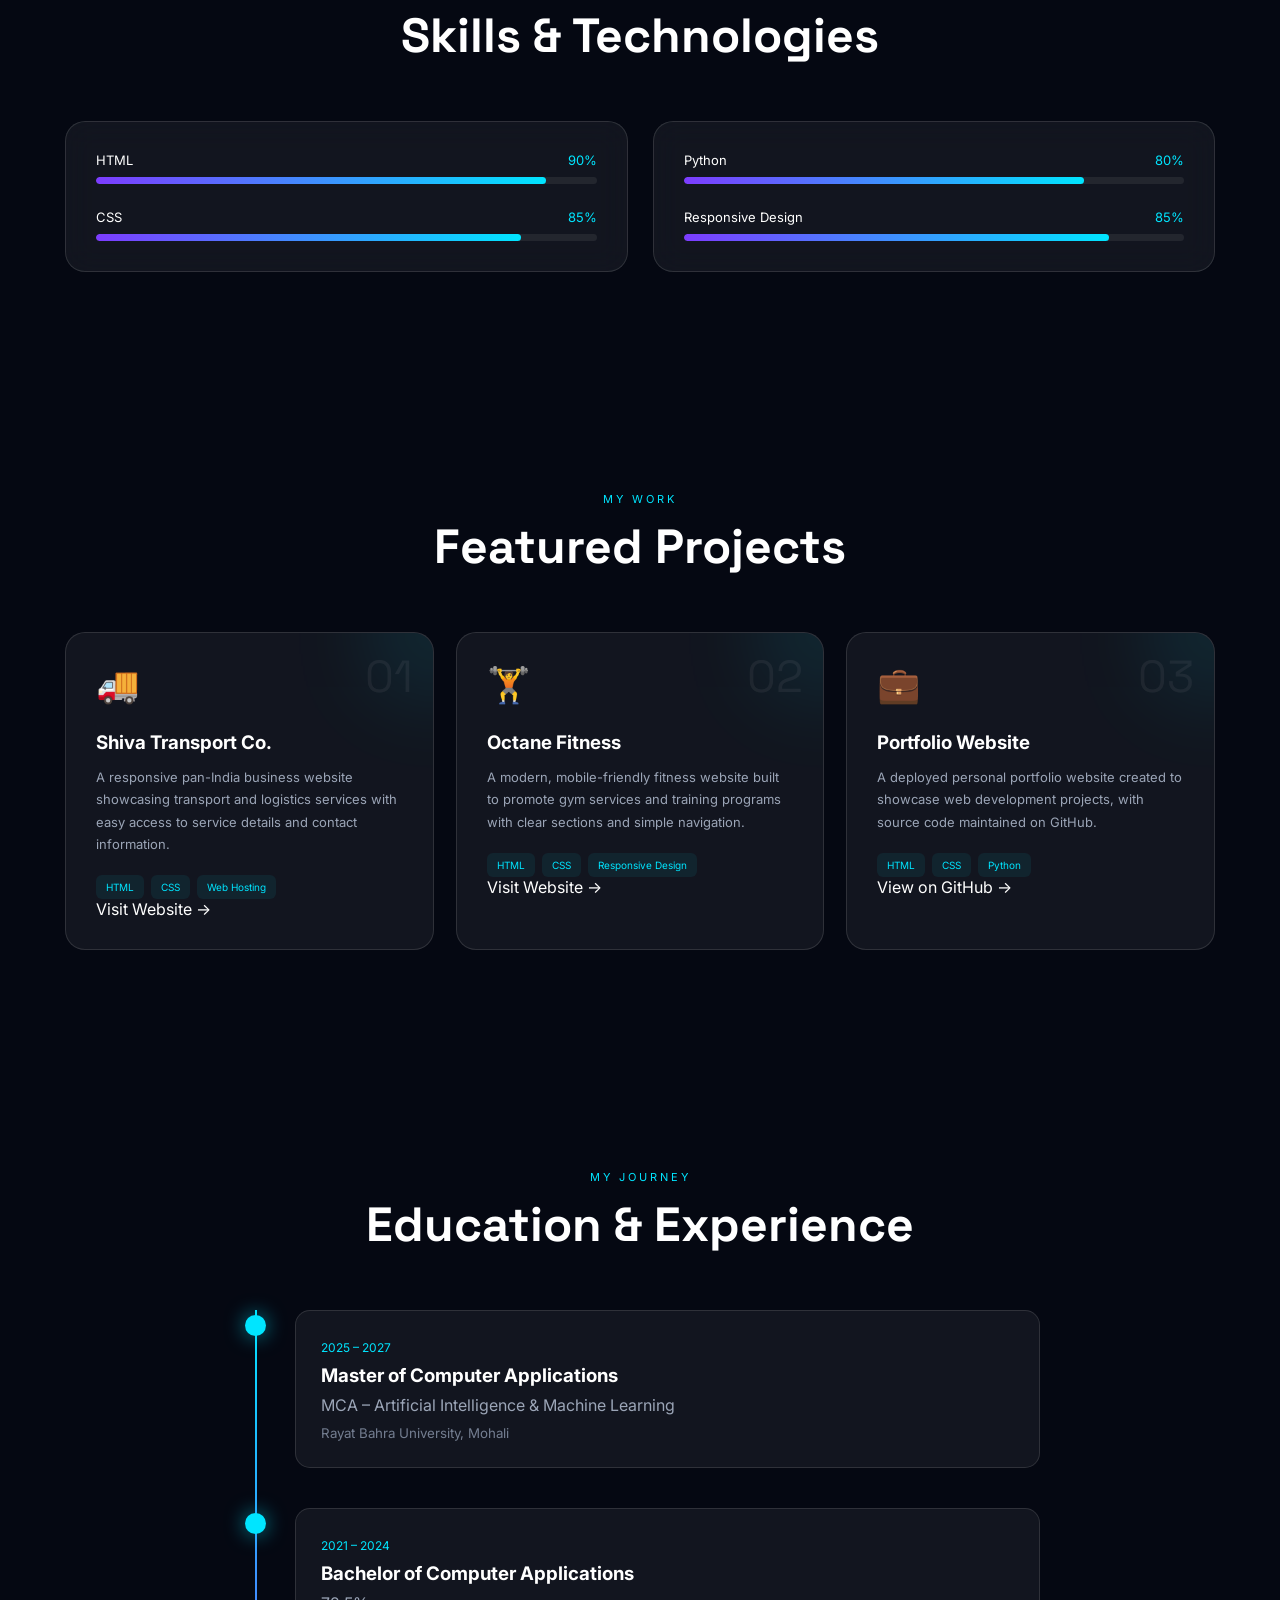
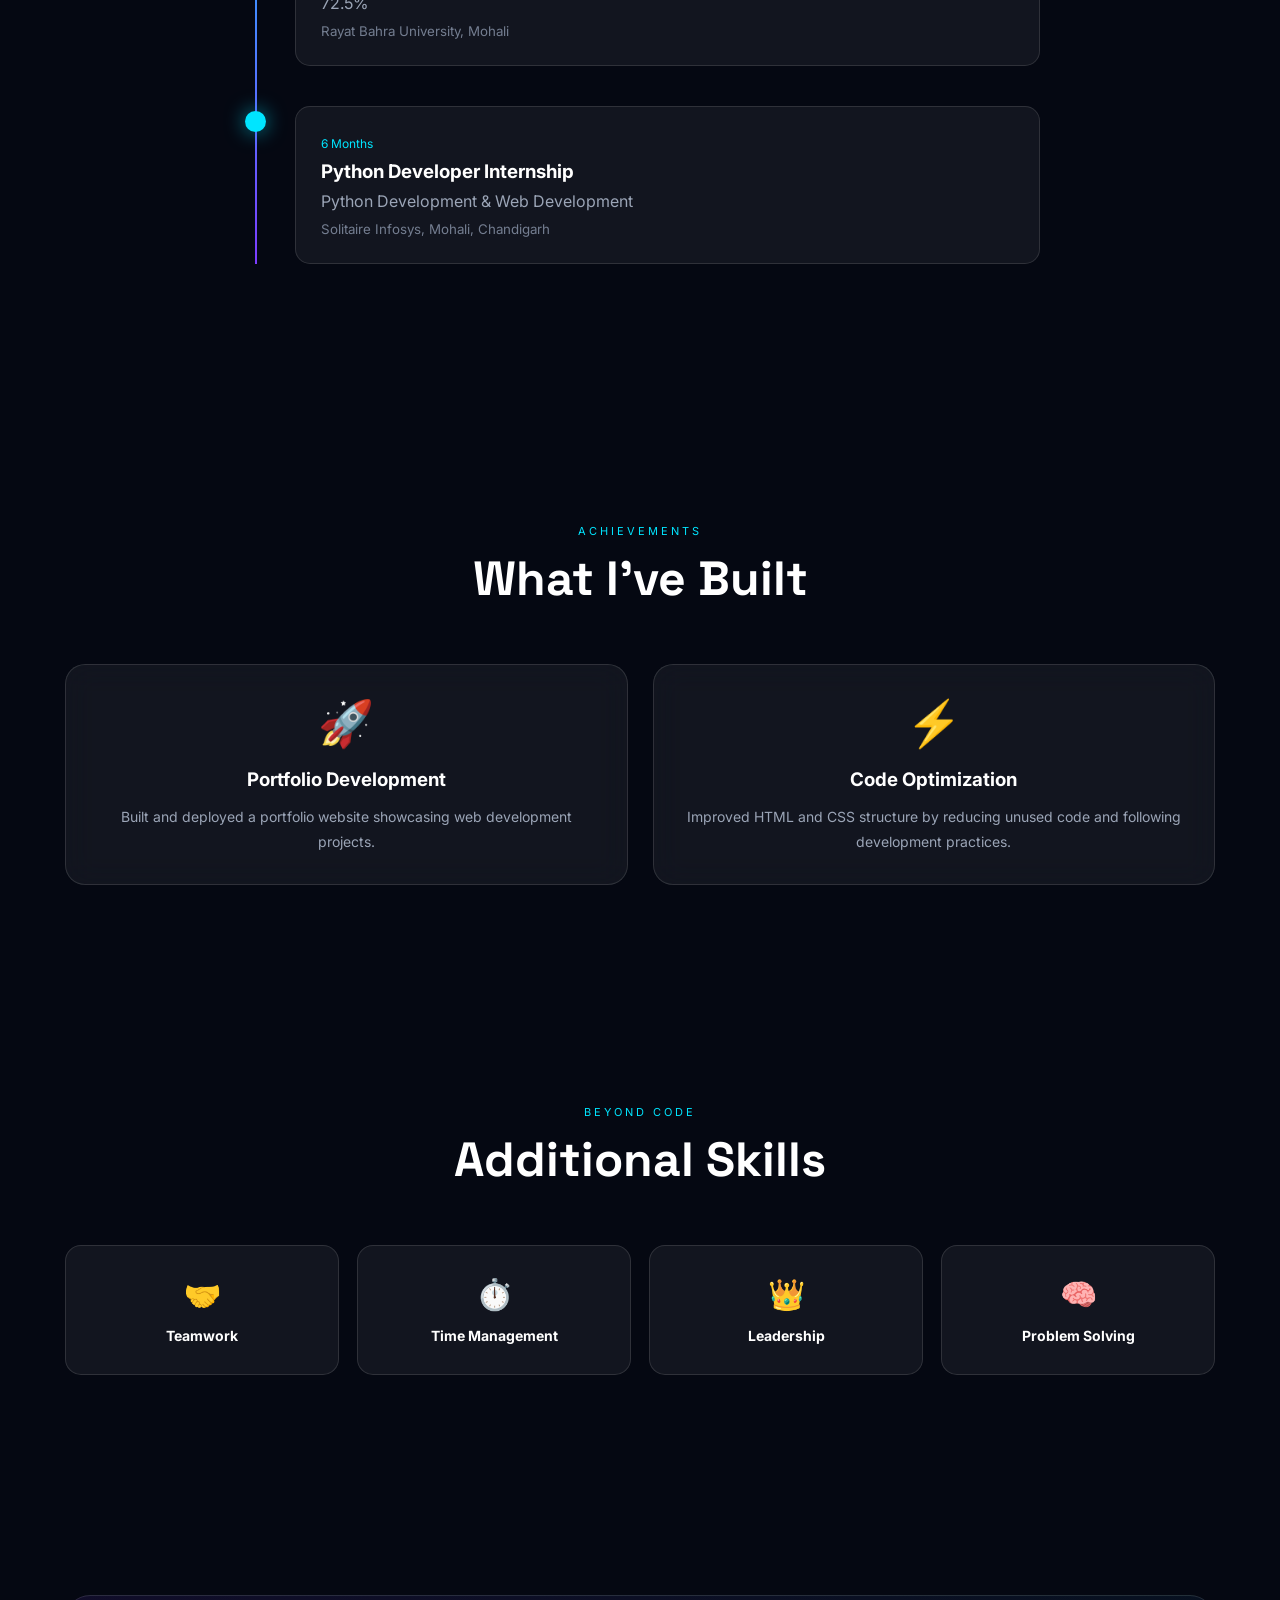
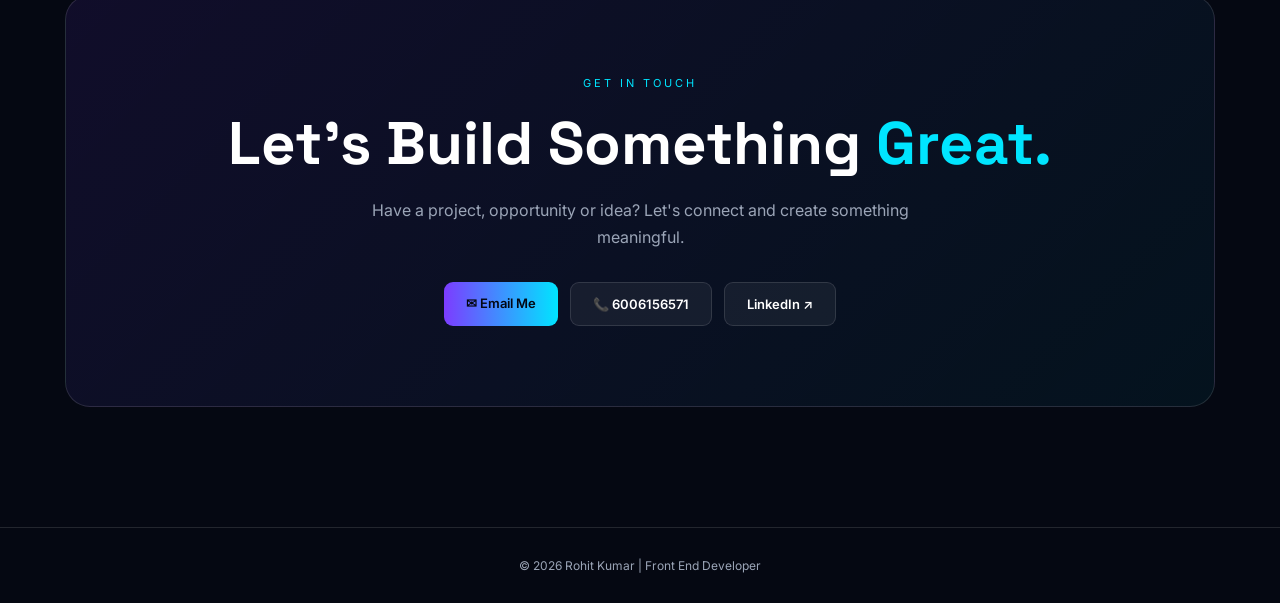
==== commit 4f36442a: "Revise project information and update links Updated project details and links in the projects sectio" ====
--- a/index.html
+++ b/index.html
@@ -93,7 +93,7 @@
                 <div class="image-circle">
 
                     <!-- CHANGE profile.jpg TO YOUR IMAGE -->
-                    <img src="Portfolio/rohi.png" alt="Rohit Kumar">
+                    <img src="https://raw.githubusercontent.com/Rohitkumar2721/Portfolio/refs/heads/main/rohi.png" alt="Rohit Kumar">
 
                 </div>
 
@@ -247,6 +247,7 @@
 
 
     <!-- PROJECTS SECTION -->
+    <!-- PROJECTS SECTION -->
     <section class="section" id="projects">
 
         <div class="container">
@@ -264,14 +265,73 @@
                     <div class="project-number">01</div>
 
                     <div class="project-icon">
-                        🛒
-                    </div>
-
-                    <h3>E-Commerce Website</h3>
-
-                    <p>
-                        A modern e-commerce website concept with
-                        responsive design and user-friendly interface.
+                        🚚
+                    </div>
+
+                    <h3>Shiva Transport Co.</h3>
+
+                    <p>
+                        A responsive pan-India business website showcasing
+                        transport and logistics services with easy access to
+                        service details and contact information.
+                    </p>
+
+                    <div class="tech-list">
+                        <span>HTML</span>
+                        <span>CSS</span>
+                        <span>Web Hosting</span>
+                    </div>
+
+                    <a href="http://shivalogistics.kesug.com" target="_blank" rel="noopener noreferrer" class="project-link">
+                        Visit Website &rarr;
+                    </a>
+
+                </div>
+
+
+                <div class="project-card">
+
+                    <div class="project-number">02</div>
+
+                    <div class="project-icon">
+                        🏋️
+                    </div>
+
+                    <h3>Octane Fitness</h3>
+
+                    <p>
+                        A modern, mobile-friendly fitness website built to
+                        promote gym services and training programs with clear
+                        sections and simple navigation.
+                    </p>
+
+                    <div class="tech-list">
+                        <span>HTML</span>
+                        <span>CSS</span>
+                        <span>Responsive Design</span>
+                    </div>
+
+                    <a href="http://octanefitness.wuaze.com" target="_blank" rel="noopener noreferrer" class="project-link">
+                        Visit Website &rarr;
+                    </a>
+
+                </div>
+
+
+                <div class="project-card">
+
+                    <div class="project-number">03</div>
+
+                    <div class="project-icon">
+                        💼
+                    </div>
+
+                    <h3>Portfolio Website</h3>
+
+                    <p>
+                        A deployed personal portfolio website created to
+                        showcase web development projects, with source code
+                        maintained on GitHub.
                     </p>
 
                     <div class="tech-list">
@@ -280,62 +340,17 @@
                         <span>Python</span>
                     </div>
 
-                </div>
-
-
-                <div class="project-card">
-
-                    <div class="project-number">02</div>
-
-                    <div class="project-icon">
-                        💼
-                    </div>
-
-                    <h3>Portfolio Website</h3>
-
-                    <p>
-                        A professional portfolio website designed
-                        to showcase my skills, projects and experience.
-                    </p>
-
-                    <div class="tech-list">
-                        <span>HTML</span>
-                        <span>CSS</span>
-                        <span>JavaScript</span>
-                    </div>
-
-                </div>
-
-
-                <div class="project-card">
-
-                    <div class="project-number">03</div>
-
-                    <div class="project-icon">
-                        🐍
-                    </div>
-
-                    <h3>Python Projects</h3>
-
-                    <p>
-                        Practical Python projects created to improve
-                        programming and problem-solving skills.
-                    </p>
-
-                    <div class="tech-list">
-                        <span>Python</span>
-                        <span>Programming</span>
-                    </div>
-
-                </div>
-
-            </div>
-
-        </div>
-
-    </section>
-
-
+                    <a href="https://github.com/Rohitkumar2721/Portfolio" target="_blank" rel="noopener noreferrer" class="project-link">
+                        View on GitHub &rarr;
+                    </a>
+
+                </div>
+
+            </div>
+
+        </div>
+
+    </section>
     <!-- EDUCATION -->
     <section class="section" id="education">
 
